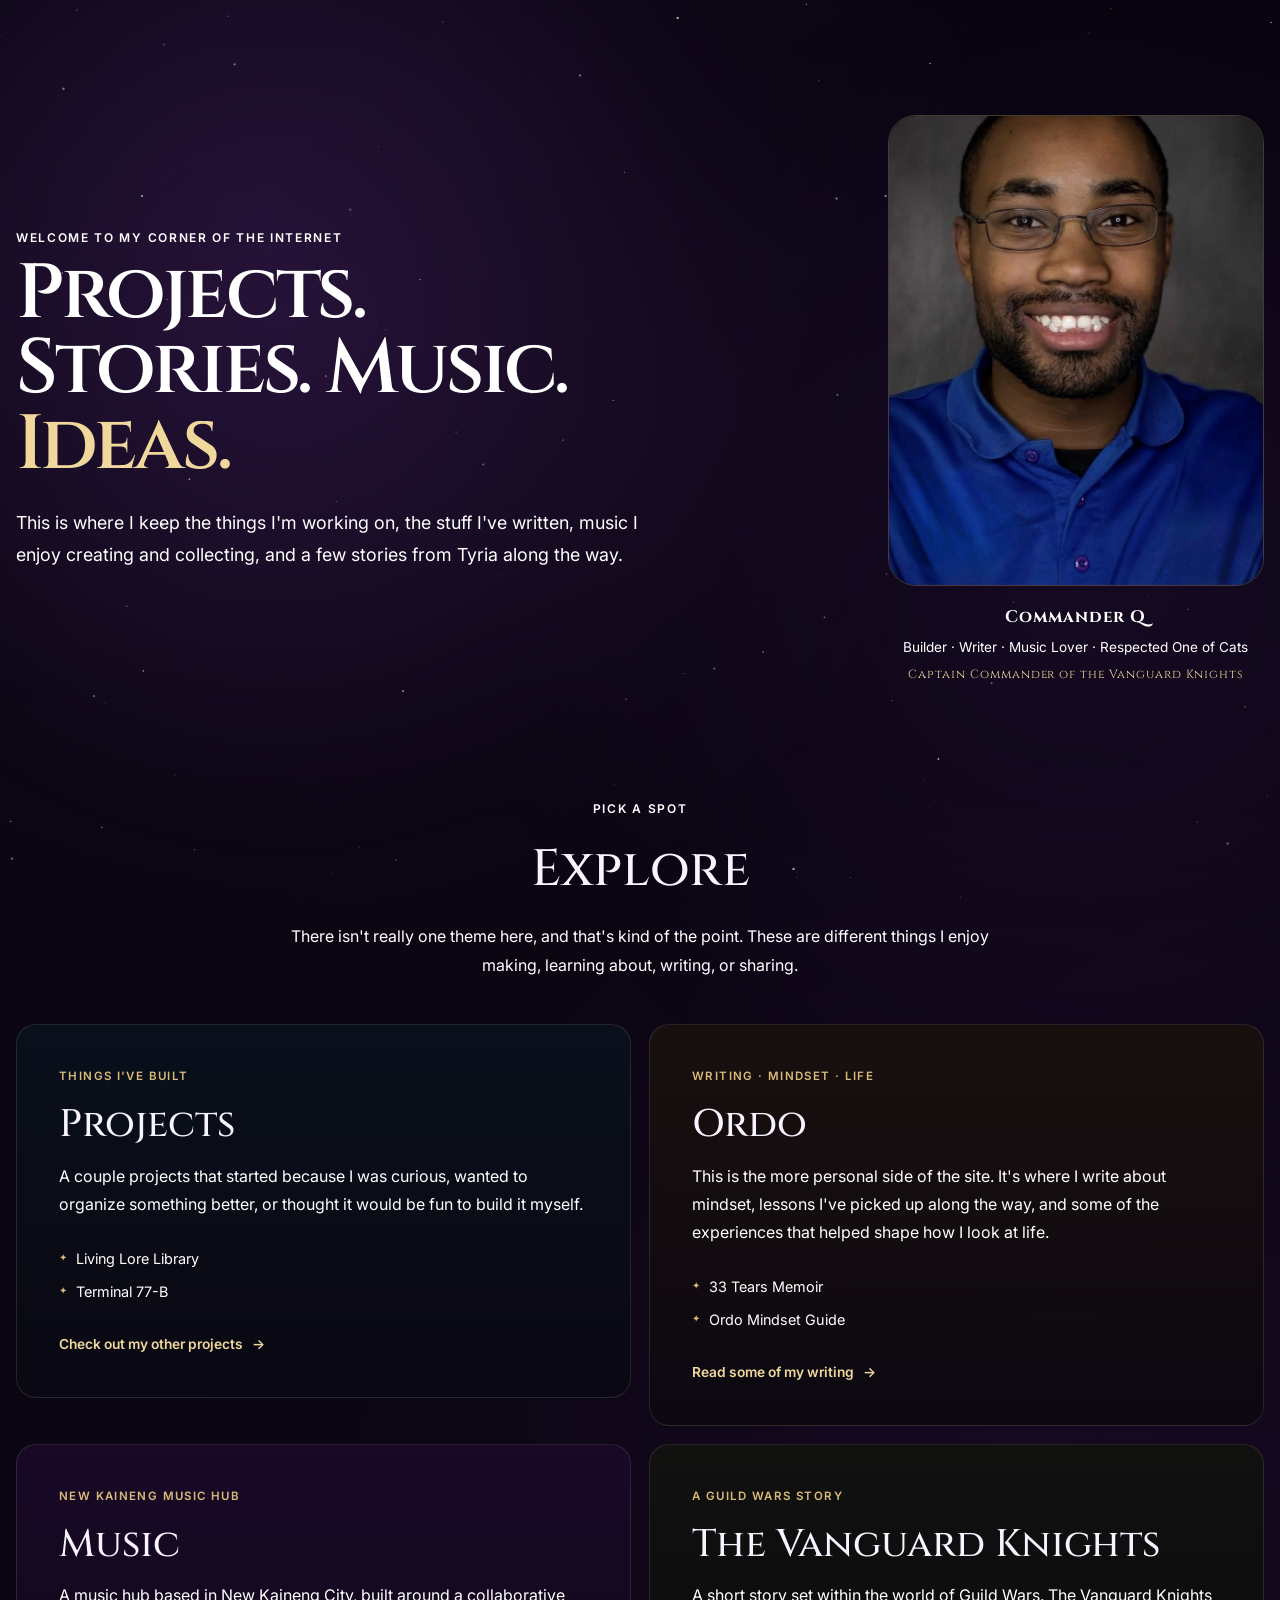
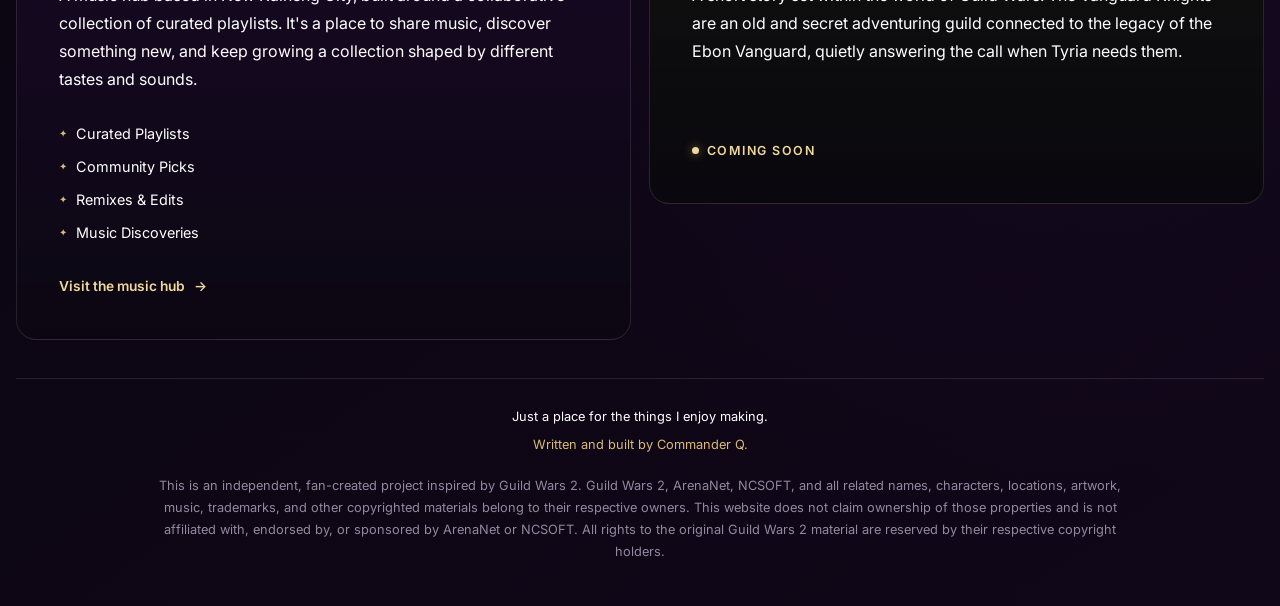
==== index.html @ 75c4e277 "Update index.html" ====
<!DOCTYPE html>
<html lang="en">
<head>
  <meta charset="UTF-8" />
  <meta name="viewport" content="width=device-width, initial-scale=1.0" />
  <meta name="theme-color" content="#090611" />

  <meta
    name="description"
    content="Commander Q's personal space for projects, Ordo Mindset, writing, music, remixes, and stories from Tyria."
  />

  <title>Commander Q | Projects, Stories, Music & Ideas</title>

  <link rel="preconnect" href="https://fonts.googleapis.com" />
  <link rel="preconnect" href="https://fonts.gstatic.com" crossorigin />

  <link
    href="https://fonts.googleapis.com/css2?family=Cinzel:wght@500;600;700&family=Inter:wght@400;500;600&display=swap"
    rel="stylesheet"
  />

  <link rel="stylesheet" href="style.css" />

  <style>

    /* TEXT */

    .hero-home,
    .hero-home p,
    .archive-intro p,
    .archive-card p,
    .archive-list,
    .portrait-caption span,
    .portrait-role,
    .footer-intro p,
    .site-credit {
      color: #ffffff;
    }


    /* HERO */

    .hero-home {
      display: grid;
      grid-template-columns: minmax(0, 1.35fr) minmax(260px, 0.65fr);
      gap: clamp(36px, 7vw, 90px);
      align-items: center;
      min-height: 720px;
      padding-block: clamp(70px, 9vw, 120px);
    }

    .hero-home .hero-copy {
      max-width: 850px;
      margin: 0;
      text-align: left;
    }

    .hero-home h1 {
      margin: 0 0 24px;
      font-size: clamp(3rem, 6vw, 6.2rem);
      font-weight: 600;
      line-height: 0.98;
      letter-spacing: -0.04em;
    }

    .hero-home h1 span {
      color: var(--gold-bright);
    }

    .hero-home .hero-text {
      max-width: 670px;
      margin: 0;
      color: #ffffff;
      font-size: clamp(1rem, 1.4vw, 1.15rem);
      line-height: 1.8;
    }


    /* HEADSHOT */

    .hero-portrait-wrap {
      width: min(100%, 390px);
      margin-inline: auto;
      text-align: center;
    }

    .hero-portrait {
      display: block;
      width: 100%;
      aspect-ratio: 4 / 5;
      object-fit: cover;
      object-position: center;
      border: 1px solid rgba(217, 187, 119, 0.28);
      border-radius: 28px;
      box-shadow: none;
      filter: saturate(0.92) contrast(1.03);
    }

    .portrait-caption {
      width: 100%;
      margin-top: 18px;
      text-align: center;
    }

    .portrait-caption strong {
      display: block;
      font-family: "Cinzel", serif;
      font-size: 1.05rem;
      letter-spacing: 0.06em;
    }

    .portrait-caption span {
      display: block;
      margin-top: 6px;
      color: #ffffff;
      font-size: 0.85rem;
      text-align: center;
    }

    .portrait-role {
      margin-top: 8px;
      color: var(--gold-bright);
      font-family: "Cinzel", serif;
      font-size: 0.74rem;
      letter-spacing: 0.08em;
      line-height: 1.5;
      text-align: center;
    }


    /* INTRO */

    .archive-intro {
      padding: 0 0 28px;
      text-align: center;
    }

    .archive-intro h2 {
      margin-bottom: 12px;
      font-size: clamp(2rem, 4vw, 3.7rem);
      font-weight: 500;
    }

    .archive-intro p:not(.eyebrow) {
      max-width: 720px;
      margin-inline: auto;
      color: #ffffff;
      line-height: 1.8;
    }


    /* CARDS */

    .archive-grid {
      grid-template-columns: repeat(2, minmax(0, 1fr));
      padding-bottom: 38px;
    }

    .archive-card {
      min-height: 360px;
      align-items: flex-start;
      text-align: left;
    }

    .archive-card h2 {
      max-width: none;
    }

    .archive-card p {
      max-width: 620px;
      color: #ffffff;
      line-height: 1.75;
    }

    .archive-list {
      display: grid;
      gap: 10px;
      width: 100%;
      margin: -5px 0 30px;
      padding: 0;
      list-style: none;
      color: #ffffff;
      font-size: 0.9rem;
    }

    .archive-list li {
      display: flex;
      gap: 9px;
      align-items: center;
    }

    .archive-list li::before {
      content: "✦";
      color: var(--gold);
      font-size: 0.65rem;
    }

    .projects-card {
      background:
        linear-gradient(
          rgba(8, 17, 28, 0.86),
          rgba(10, 8, 18, 0.9)
        ),
        var(--panel);
    }

    .ordo-card {
      background:
        linear-gradient(
          rgba(28, 18, 10, 0.76),
          rgba(12, 8, 17, 0.92)
        ),
        var(--panel);
    }

    .music-card {
      background:
        linear-gradient(
          rgba(27, 9, 42, 0.82),
          rgba(11, 7, 18, 0.94)
        ),
        var(--panel);
    }

    .vanguard-card {
      background:
        linear-gradient(
          rgba(18, 20, 13, 0.8),
          rgba(9, 8, 13, 0.95)
        ),
        var(--panel);
    }


    /* COMING SOON */

    .coming-soon {
      display: inline-flex;
      align-items: center;
      gap: 8px;
      margin-top: auto;
      color: var(--gold-bright);
      font-size: 0.78rem;
      font-weight: 600;
      letter-spacing: 0.12em;
      text-transform: uppercase;
    }

    .coming-soon::before {
      content: "";
      width: 7px;
      height: 7px;
      border-radius: 50%;
      background: var(--gold-bright);
      box-shadow: 0 0 10px rgba(217, 187, 119, 0.6);
    }


    /* FOOTER */

    .site-footer {
      margin-top: 0;
      padding-top: 28px;
    }

    .footer-intro {
      text-align: center;
    }

    .footer-intro p {
      color: #ffffff;
    }


    /* TABLET */

    @media (max-width: 960px) {
      .hero-home {
        grid-template-columns: 1fr;
        min-height: auto;
        padding-block: 72px;
      }

      .hero-home .hero-copy {
        margin-inline: auto;
        text-align: center;
      }

      .hero-home .hero-text {
        margin-inline: auto;
      }

      .hero-portrait-wrap {
        width: min(78vw, 350px);
      }

      .archive-grid {
        grid-template-columns: 1fr;
      }
    }


    /* MOBILE */

    @media (max-width: 680px) {
      .hero-home {
        padding-block: 60px;
      }

      .hero-home h1 {
        font-size: clamp(2.7rem, 13vw, 4.4rem);
      }

      .archive-card {
        min-height: 320px;
      }

      .archive-grid {
        padding-bottom: 24px;
      }

      .site-footer {
        padding-top: 20px;
      }
    }

  </style>
</head>

<body>

  <canvas id="starfield" aria-hidden="true"></canvas>
  <div class="ambient-glow" aria-hidden="true"></div>


  <!-- HERO -->

  <main>

    <section
      id="home"
      class="hero-home section-shell reveal"
    >

      <div class="hero-copy">

        <p class="eyebrow">
          Welcome to my corner of the internet
        </p>

        <h1>
          Projects.<br />
          Stories. Music.<br />
          <span>Ideas.</span>
        </h1>

        <p class="hero-text">
          This is where I keep the things I'm working on,
          the stuff I've written, music I enjoy creating
          and collecting, and a few stories from Tyria
          along the way.
        </p>

      </div>


      <div class="hero-portrait-wrap">

        <img
          class="hero-portrait"
          src="images/headshot.jpg"
          alt="Portrait of Commander Q"
        />

        <div class="portrait-caption">

          <strong>
            Commander Q
          </strong>

          <span>
            Builder · Writer · Music Lover · Respected One of Cats
          </span>

          <div class="portrait-role">
            Captain Commander of the Vanguard Knights
          </div>

        </div>

      </div>

    </section>


    <!-- EXPLORE -->

    <section
      id="archive"
      class="archive-intro section-shell reveal"
    >

      <p class="eyebrow">
        Pick a Spot
      </p>

      <h2>
        Explore
      </h2>

      <p>
        There isn't really one theme here, and that's kind of the point.
        These are different things I enjoy making, learning about,
        writing, or sharing.
      </p>

    </section>


    <!-- PROJECTS -->

    <section
      class="destination-section archive-grid section-shell reveal"
      aria-label="Explore the Commander Q website"
    >

      <a
        id="projects"
        class="destination-card archive-card projects-card"
        href="/projects/index.html"
      >

        <span class="destination-label">
          Things I've Built
        </span>

        <h2>
          Projects
        </h2>

        <p>
          A couple projects that started because I was curious,
          wanted to organize something better, or thought it would
          be fun to build it myself.
        </p>

        <ul
          class="archive-list"
          aria-label="Projects"
        >
          <li>
            Living Lore Library
          </li>

          <li>
            Terminal 77-B
          </li>
        </ul>

        <span class="destination-link">
          Check out my other projects
          <span aria-hidden="true">→</span>
        </span>

      </a>


      <!-- ORDO -->

      <a
        id="ordo"
        class="destination-card archive-card ordo-card"
        href="ordo/index.html"
      >

        <span class="destination-label">
          Writing · Mindset · Life
        </span>

        <h2>
          Ordo
        </h2>

        <p>
          This is the more personal side of the site.
          It's where I write about mindset, lessons I've picked
          up along the way, and some of the experiences that
          helped shape how I look at life.
        </p>

        <ul
          class="archive-list"
          aria-label="Ordo writing"
        >
          <li>
            33 Tears Memoir
          </li>

          <li>
            Ordo Mindset Guide
          </li>
        </ul>

        <span class="destination-link">
          Read some of my writing
          <span aria-hidden="true">→</span>
        </span>

      </a>


      <!-- MUSIC -->

      <a
        id="music"
        class="destination-card archive-card music-card"
        href="https://youtube.com/@commandrq"
        target="_blank"
        rel="noopener noreferrer"
      >

        <span class="destination-label">
          New Kaineng Music Hub
        </span>

        <h2>
          Music
        </h2>

        <p>
          A music hub based in New Kaineng City, built around a
          collaborative collection of curated playlists. It's a place
          to share music, discover something new, and keep growing a
          collection shaped by different tastes and sounds.
        </p>

        <ul
          class="archive-list"
          aria-label="Music"
        >
          <li>
            Curated Playlists
          </li>

          <li>
            Community Picks
          </li>

          <li>
            Remixes & Edits
          </li>

          <li>
            Music Discoveries
          </li>
        </ul>

        <span class="destination-link">
          Visit the music hub
          <span aria-hidden="true">→</span>
        </span>

      </a>


      <!-- VANGUARD KNIGHTS -->

      <div
        id="vanguard"
        class="destination-card archive-card vanguard-card"
      >

        <span class="destination-label">
          A Guild Wars Story
        </span>

        <h2>
          The Vanguard Knights
        </h2>

        <p>
          A short story set within the world of Guild Wars.
          The Vanguard Knights are an old and secret adventuring
          guild connected to the legacy of the Ebon Vanguard,
          quietly answering the call when Tyria needs them.
        </p>

        <span class="coming-soon">
          Coming Soon
        </span>

      </div>

    </section>

  </main>


  <!-- FOOTER -->

  <footer class="site-footer section-shell">

    <div class="footer-intro">

      <p>
        Just a place for the things I enjoy making.
      </p>

      <p class="site-credit">
        Written and built by Commander Q.
      </p>

    </div>

    <p class="fan-disclaimer">
      This is an independent, fan-created project inspired by Guild Wars 2.
      Guild Wars 2, ArenaNet, NCSOFT, and all related names, characters,
      locations, artwork, music, trademarks, and other copyrighted materials
      belong to their respective owners. This website does not claim ownership
      of those properties and is not affiliated with, endorsed by, or sponsored
      by ArenaNet or NCSOFT. All rights to the original Guild Wars 2 material
      are reserved by their respective copyright holders.
    </p>

  </footer>


  <!-- SCRIPT -->

  <script src="script.js"></script>

</body>
</html>
---- style.css ----
:root {
  --background: #07040d;
  --background-soft: #100718;
  --panel: rgba(18, 10, 28, 0.78);
  --panel-hover: rgba(24, 13, 38, 0.9);

  --text: #f7f3ff;
  --text-soft: #c7bfd1;
  --text-muted: #93889f;

  --purple: #9e68d8;
  --purple-bright: #c79cff;
  --purple-soft: rgba(158, 104, 216, 0.14);

  --gold: #d9bb77;
  --gold-bright: #f0d89d;

  --border: rgba(255, 255, 255, 0.11);
  --border-purple: rgba(199, 156, 255, 0.32);

  --radius: 20px;
  --content-width: 1440px;
  --header-height: 76px;
  --transition: 220ms ease;
}

*,
*::before,
*::after {
  box-sizing: border-box;
}

html {
  scroll-behavior: smooth;
  scroll-padding-top: calc(var(--header-height) + 24px);
}

body {
  min-height: 100vh;
  margin: 0;
  overflow-x: hidden;
  color: var(--text);

  background:
    radial-gradient(
      circle at 20% 10%,
      rgba(92, 42, 137, 0.18),
      transparent 34%
    ),
    radial-gradient(
      circle at 80% 65%,
      rgba(71, 25, 112, 0.14),
      transparent 38%
    ),
    linear-gradient(
      145deg,
      var(--background),
      var(--background-soft)
    );

  font-family: "Inter", sans-serif;
  line-height: 1.6;
  animation: backgroundPulse 14s ease-in-out infinite;
}

a {
  color: inherit;
  text-decoration: none;
}

img,
svg,
canvas {
  display: block;
  max-width: 100%;
}

h1,
h2,
h3,
p {
  margin-top: 0;
}

h1,
h2,
h3,
.brand-text strong {
  font-family: "Cinzel", serif;
}

::selection {
  color: #120819;
  background: var(--gold-bright);
}

#starfield {
  position: fixed;
  inset: 0;
  z-index: -3;
  width: 100%;
  height: 100%;
  pointer-events: none;
}

.ambient-glow {
  position: fixed;
  inset: -20%;
  z-index: -2;
  pointer-events: none;

  background:
    radial-gradient(
      circle at 30% 40%,
      rgba(129, 67, 181, 0.16),
      transparent 34%
    ),
    radial-gradient(
      circle at 75% 60%,
      rgba(89, 38, 139, 0.14),
      transparent 38%
    );

  filter: blur(50px);
  animation: ambientDrift 18s ease-in-out infinite alternate;
}

.section-shell {
  width: min(calc(100% - 32px), var(--content-width));
  margin-inline: auto;
}

main {
  position: relative;
  z-index: 1;
}

.eyebrow {
  margin-bottom: 10px;
  color: var(--gold);
  font-size: 0.75rem;
  font-weight: 600;
  letter-spacing: 0.14em;
  text-transform: uppercase;
}

.button {
  display: inline-flex;
  align-items: center;
  justify-content: center;
  min-height: 48px;
  padding: 12px 20px;
  border: 1px solid transparent;
  border-radius: 999px;
  font-size: 0.9rem;
  font-weight: 600;

  transition:
    transform var(--transition),
    border-color var(--transition),
    background var(--transition),
    box-shadow var(--transition);
}

.button:hover {
  transform: translateY(-2px);
}

.button:focus-visible,
.site-nav a:focus-visible,
.destination-card:focus-visible,
.tiktok-card:focus-visible {
  outline: 2px solid var(--gold-bright);
  outline-offset: 4px;
}

.site-header {
  position: sticky;
  top: 0;
  z-index: 50;
  display: flex;
  align-items: center;
  justify-content: space-between;
  gap: 28px;
  min-height: var(--header-height);

  padding-inline: max(
    16px,
    calc((100vw - var(--content-width)) / 2)
  );

  border-bottom: 1px solid var(--border);
  background: rgba(7, 4, 13, 0.82);
  backdrop-filter: blur(16px);
}

.brand {
  display: inline-flex;
  align-items: center;
  gap: 12px;
  flex-shrink: 0;
}

.brand-mark {
  display: grid;
  place-items: center;
  width: 40px;
  height: 40px;
  border: 1px solid rgba(217, 187, 119, 0.28);
  border-radius: 50%;
  color: var(--gold-bright);
  font-size: 1rem;
  background: rgba(217, 187, 119, 0.05);
}

.brand-text {
  display: flex;
  flex-direction: column;
  line-height: 1.1;
}

.brand-text strong {
  font-size: 0.95rem;
  letter-spacing: 0.08em;
  text-transform: uppercase;
}

.brand-text small {
  margin-top: 4px;
  color: var(--gold);
  font-size: 0.55rem;
  letter-spacing: 0.1em;
  text-transform: uppercase;
}

.site-nav {
  display: flex;
  align-items: center;
  justify-content: flex-end;
  gap: 24px;
}

.site-nav a {
  position: relative;
  padding-block: 8px;
  color: var(--text-soft);
  font-size: 0.84rem;
  font-weight: 500;
  white-space: nowrap;
  transition: color var(--transition);
}

.site-nav a:hover {
  color: var(--text);
}

.site-nav a:not(.mist-link)::after {
  content: "";
  position: absolute;
  left: 0;
  bottom: 2px;
  width: 100%;
  height: 1px;
  background: var(--gold);
  transform: scaleX(0);
  transform-origin: right;
  transition: transform var(--transition);
}

.site-nav a:not(.mist-link):hover::after {
  transform: scaleX(1);
  transform-origin: left;
}

.site-nav .mist-link {
  padding: 9px 15px;
  border: 1px solid var(--border-purple);
  border-radius: 999px;
  color: var(--purple-bright);
  background: rgba(158, 104, 216, 0.06);
}

.site-nav .mist-link:hover {
  border-color: var(--purple-bright);
  color: white;
  box-shadow: 0 0 22px rgba(158, 104, 216, 0.14);
}

.hero {
  display: flex;
  align-items: center;
  min-height: min(720px, calc(100vh - var(--header-height)));
  padding-block: clamp(90px, 13vw, 170px);
}

.hero-copy {
  width: 100%;
  max-width: 980px;
  margin-inline: auto;
  text-align: center;
}

.hero h1 {
  margin: 0 auto 24px;
  font-size: clamp(3rem, 6.7vw, 6.7rem);
  font-weight: 600;
  line-height: 1;
  letter-spacing: -0.04em;
}

.hero h1 span {
  color: var(--gold-bright);
}

.hero-text {
  max-width: 700px;
  margin: 0 auto;
  color: var(--text-soft);
  font-size: clamp(1rem, 1.4vw, 1.16rem);
}

.destination-section {
  display: grid;
  grid-template-columns: repeat(2, minmax(0, 1fr));
  align-items: start;
  gap: 18px;
  padding-bottom: 80px;
}

.destination-group {
  display: grid;
  gap: 14px;
}

.destination-card {
  display: flex;
  flex-direction: column;
  align-items: center;
  min-height: 320px;
  padding: clamp(26px, 4vw, 42px);
  border: 1px solid var(--border);
  border-radius: var(--radius);
  text-align: center;
  background: var(--panel);

  transition:
    transform var(--transition),
    border-color var(--transition),
    background var(--transition);
}

.destination-card:hover {
  transform: translateY(-4px);
  border-color: var(--border-purple);
  background: var(--panel-hover);
}

.destination-label {
  margin-bottom: 18px;
  color: var(--gold);
  font-size: 0.72rem;
  font-weight: 600;
  letter-spacing: 0.12em;
  text-transform: uppercase;
}

.destination-card h2 {
  max-width: 520px;
  margin-bottom: 14px;
  font-size: clamp(1.8rem, 3vw, 3rem);
  font-weight: 500;
  line-height: 1.15;
}

.destination-card p {
  max-width: 580px;
  margin-bottom: 34px;
  color: var(--text-soft);
}

.destination-link {
  display: inline-flex;
  align-items: center;
  gap: 9px;
  margin-top: auto;
  color: var(--gold-bright);
  font-size: 0.86rem;
  font-weight: 600;
}

.destination-link span {
  transition: transform var(--transition);
}

.destination-card:hover .destination-link span {
  transform: translateX(4px);
}

.tiktok-card {
  display: flex;
  flex-direction: column;
  align-items: center;
  padding: 24px;
  border: 1px solid var(--border-purple);
  border-radius: var(--radius);
  text-align: center;

  background:
    linear-gradient(
      135deg,
      rgba(35, 15, 52, 0.82),
      rgba(15, 8, 24, 0.9)
    );

  transition:
    transform var(--transition),
    border-color var(--transition),
    background var(--transition),
    box-shadow var(--transition);
}

.tiktok-card:hover {
  transform: translateY(-3px);
  border-color: var(--purple-bright);

  background:
    linear-gradient(
      135deg,
      rgba(45, 20, 66, 0.88),
      rgba(18, 9, 29, 0.94)
    );

  box-shadow: 0 16px 34px rgba(0, 0, 0, 0.22);
}

.tiktok-label {
  margin-bottom: 8px;
  color: var(--gold);
  font-size: 0.7rem;
  font-weight: 600;
  letter-spacing: 0.12em;
  text-transform: uppercase;
}

.tiktok-card strong {
  margin-bottom: 14px;
  color: var(--text);
  font-family: "Cinzel", serif;
  font-size: clamp(1.1rem, 2vw, 1.4rem);
  font-weight: 500;
}

.tiktok-link {
  display: inline-flex;
  align-items: center;
  gap: 8px;
  color: var(--purple-bright);
  font-size: 0.85rem;
  font-weight: 600;
}

.tiktok-link span {
  transition: transform var(--transition);
}

.tiktok-card:hover .tiktok-link span {
  transform: translateX(4px);
}

.mists {
  display: flex;
  align-items: center;
  justify-content: center;
  gap: 34px;
  margin-bottom: 80px;
  padding: clamp(30px, 5vw, 52px);
  border: 1px solid var(--border-purple);
  border-radius: var(--radius);
  text-align: center;

  background:
    linear-gradient(
      135deg,
      rgba(35, 15, 52, 0.84),
      rgba(10, 6, 16, 0.92)
    );
}

.mists-copy {
  max-width: 720px;
}

.mists h2 {
  margin-bottom: 12px;
  font-size: clamp(2rem, 3vw, 3rem);
  font-weight: 500;
}

.mists p:not(.eyebrow) {
  margin-bottom: 0;
  color: var(--text-soft);
}

.button-mist {
  flex-shrink: 0;
  border-color: var(--border-purple);
  color: var(--text);
  background: rgba(158, 104, 216, 0.1);
  box-shadow: 0 0 24px rgba(158, 104, 216, 0.08);
}

.button-mist:hover {
  border-color: var(--purple-bright);
  background: rgba(158, 104, 216, 0.17);
  box-shadow: 0 0 28px rgba(158, 104, 216, 0.16);
}

.site-footer {
  display: flex;
  flex-direction: column;
  align-items: center;
  gap: 20px;
  padding-block: 36px 44px;
  border-top: 1px solid var(--border);
  text-align: center;
}

.footer-intro strong {
  display: block;
  margin-bottom: 6px;
  font-family: "Cinzel", serif;
  font-size: 1rem;
  letter-spacing: 0.06em;
}

.site-footer p {
  margin-bottom: 0;
  color: var(--text-muted);
  font-size: 0.8rem;
}

.site-credit {
  margin-top: 8px;
  color: var(--gold) !important;
}

.fan-disclaimer {
  max-width: 980px;
  line-height: 1.7;
}

.reveal {
  opacity: 0;
  transform: translateY(18px);

  transition:
    opacity 700ms ease,
    transform 700ms ease;
}

.reveal.is-visible {
  opacity: 1;
  transform: translateY(0);
}

@keyframes backgroundPulse {
  0%,
  100% {
    background-color: #07040d;
  }

  50% {
    background-color: #100619;
  }
}

@keyframes ambientDrift {
  from {
    transform: translate3d(-2%, -2%, 0) scale(1);
  }

  to {
    transform: translate3d(2%, 2%, 0) scale(1.05);
  }
}

@media (max-width: 960px) {
  .site-header {
    flex-direction: column;
    justify-content: center;
    gap: 10px;
    padding-block: 12px;
  }

  .site-nav {
    justify-content: center;
    gap: 17px;
  }

  .destination-section {
    grid-template-columns: 1fr;
  }

  .mists {
    flex-direction: column;
  }
}

@media (max-width: 680px) {
  :root {
    --header-height: 124px;
  }

  .site-header {
    position: relative;
  }

  .brand-mark {
    width: 36px;
    height: 36px;
  }

  .brand-text strong {
    font-size: 0.82rem;
  }

  .brand-text small {
    font-size: 0.48rem;
  }

  .site-nav {
    flex-wrap: wrap;
    gap: 5px 16px;
    max-width: 420px;
  }

  .site-nav a {
    font-size: 0.8rem;
  }

  .site-nav .mist-link {
    padding: 7px 12px;
  }

  .hero {
    min-height: auto;
    padding-block: 88px;
  }

  .hero h1 {
    font-size: clamp(2.6rem, 12vw, 4.3rem);
  }

  .destination-card {
    min-height: 285px;
  }
}

@media (max-width: 520px) {
  .section-shell {
    width: calc(100% - 22px);
  }

  .hero {
    padding-block: 76px;
  }

  .destination-section {
    padding-bottom: 56px;
  }

  .destination-card {
    min-height: 270px;
    padding: 24px;
  }

  .tiktok-card {
    padding: 22px 18px;
  }

  .mists {
    margin-bottom: 56px;
    padding: 28px 22px;
  }

  .button-mist {
    width: 100%;
  }
}

@media (prefers-reduced-motion: reduce) {
  *,
  *::before,
  *::after {
    scroll-behavior: auto !important;
    animation-duration: 0.01ms !important;
    animation-iteration-count: 1 !important;
    transition-duration: 0.01ms !important;
  }

  .reveal {
    opacity: 1;
    transform: none;
  }
}
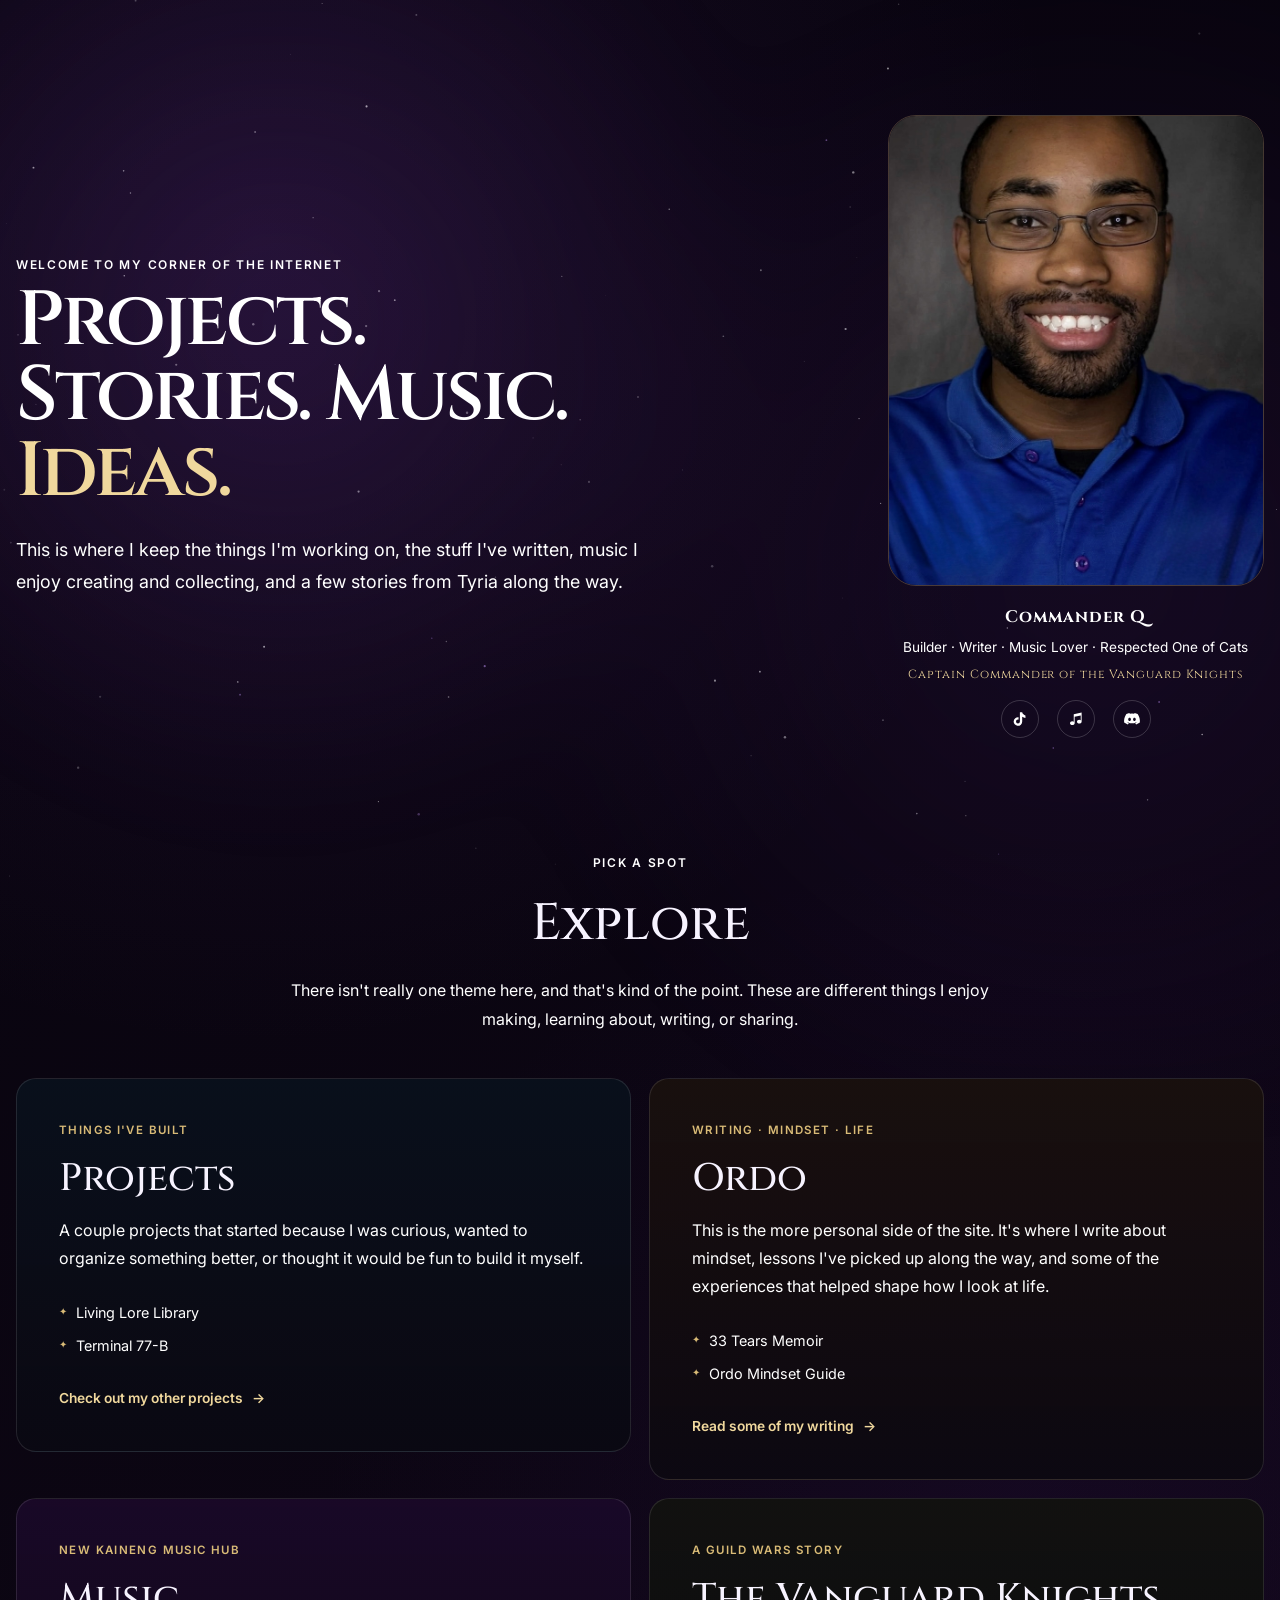
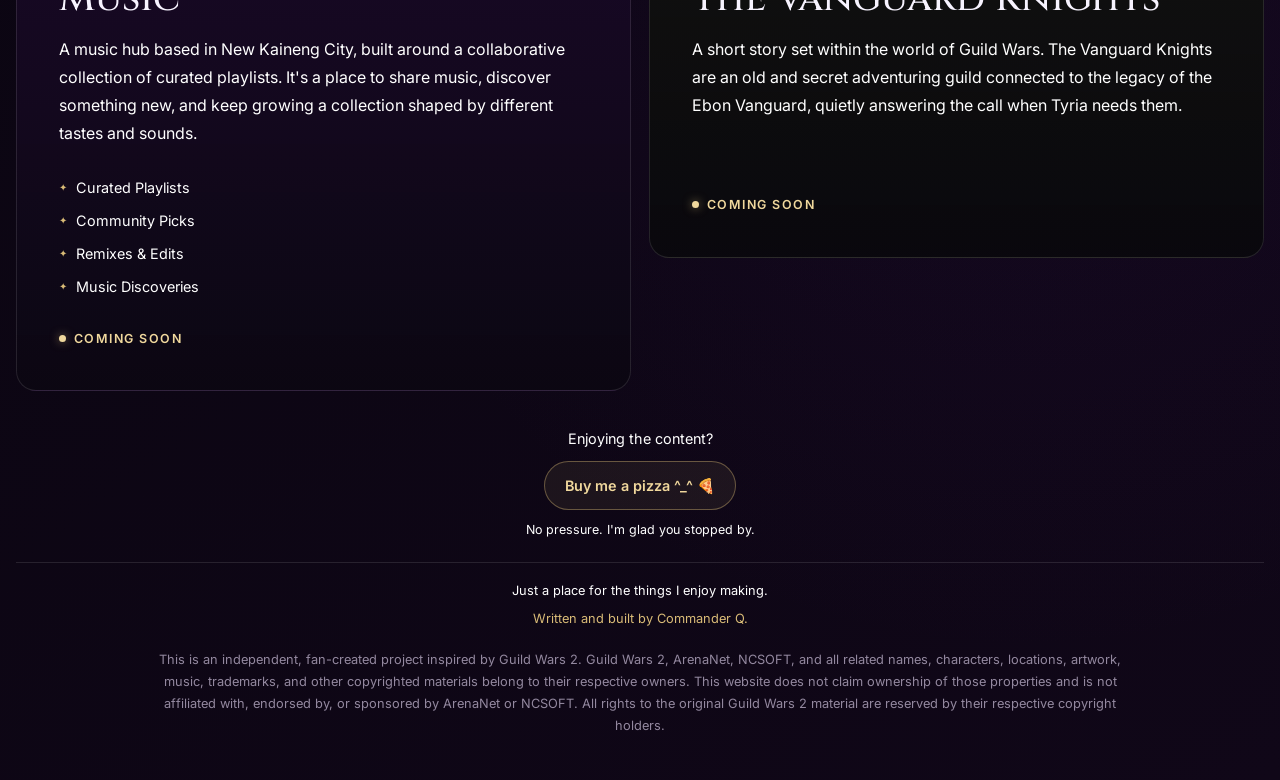
==== commit 3a5da763: "Update index.html" ====
--- a/index.html
+++ b/index.html
@@ -34,7 +34,9 @@
     .portrait-caption span,
     .portrait-role,
     .footer-intro p,
-    .site-credit {
+    .site-credit,
+    .support-kicker,
+    .support-note {
       color: #ffffff;
     }
 
@@ -129,6 +131,47 @@
     }
 
 
+    /* SOCIAL GLYPHS */
+
+    .profile-socials {
+      display: flex;
+      justify-content: center;
+      align-items: center;
+      gap: 18px;
+      margin-top: 16px;
+    }
+
+    .profile-socials a {
+      display: inline-flex;
+      align-items: center;
+      justify-content: center;
+      width: 38px;
+      height: 38px;
+      color: #ffffff;
+      border: 1px solid rgba(255, 255, 255, 0.18);
+      border-radius: 50%;
+      text-decoration: none;
+      transition:
+        color 0.25s ease,
+        border-color 0.25s ease,
+        background 0.25s ease,
+        transform 0.25s ease;
+    }
+
+    .profile-socials a:hover {
+      color: var(--gold-bright);
+      border-color: rgba(217, 187, 119, 0.55);
+      background: rgba(217, 187, 119, 0.08);
+      transform: translateY(-2px);
+    }
+
+    .profile-socials svg {
+      width: 18px;
+      height: 18px;
+      fill: currentColor;
+    }
+
+
     /* INTRO */
 
     .archive-intro {
@@ -154,7 +197,7 @@
 
     .archive-grid {
       grid-template-columns: repeat(2, minmax(0, 1fr));
-      padding-bottom: 38px;
+      padding-bottom: 22px;
     }
 
     .archive-card {
@@ -257,11 +300,58 @@
     }
 
 
+    /* SUPPORT */
+
+    .support-section {
+      grid-column: 1 / -1;
+      width: 100%;
+      margin-top: 10px;
+      padding-top: 8px;
+      text-align: center;
+    }
+
+    .support-kicker {
+      margin: 0 0 10px;
+      color: #ffffff;
+      font-size: 0.9rem;
+    }
+
+    .support-button {
+      display: inline-flex;
+      align-items: center;
+      justify-content: center;
+      padding: 12px 20px;
+      color: var(--gold-bright);
+      border: 1px solid rgba(217, 187, 119, 0.4);
+      border-radius: 999px;
+      background: rgba(217, 187, 119, 0.08);
+      font-size: 0.9rem;
+      font-weight: 600;
+      text-decoration: none;
+      transition:
+        background 0.25s ease,
+        border-color 0.25s ease,
+        transform 0.25s ease;
+    }
+
+    .support-button:hover {
+      background: rgba(217, 187, 119, 0.14);
+      border-color: var(--gold-bright);
+      transform: translateY(-2px);
+    }
+
+    .support-note {
+      margin: 10px 0 0;
+      color: #ffffff;
+      font-size: 0.78rem;
+    }
+
+
     /* FOOTER */
 
     .site-footer {
       margin-top: 0;
-      padding-top: 28px;
+      padding-top: 18px;
     }
 
     .footer-intro {
@@ -276,6 +366,7 @@
     /* TABLET */
 
     @media (max-width: 960px) {
+
       .hero-home {
         grid-template-columns: 1fr;
         min-height: auto;
@@ -298,12 +389,14 @@
       .archive-grid {
         grid-template-columns: 1fr;
       }
+
     }
 
 
     /* MOBILE */
 
     @media (max-width: 680px) {
+
       .hero-home {
         padding-block: 60px;
       }
@@ -317,12 +410,17 @@
       }
 
       .archive-grid {
-        padding-bottom: 24px;
+        padding-bottom: 16px;
+      }
+
+      .support-section {
+        margin-top: 4px;
       }
 
       .site-footer {
-        padding-top: 20px;
-      }
+        padding-top: 14px;
+      }
+
     }
 
   </style>
@@ -334,9 +432,10 @@
   <div class="ambient-glow" aria-hidden="true"></div>
 
 
-  <!-- HERO -->
-
   <main>
+
+
+    <!-- HERO -->
 
     <section
       id="home"
@@ -387,6 +486,43 @@
             Captain Commander of the Vanguard Knights
           </div>
 
+
+          <!-- SOCIAL GLYPHS -->
+
+          <div class="profile-socials">
+
+            <a
+              href="#"
+              aria-label="TikTok"
+              title="TikTok"
+            >
+              <svg viewBox="0 0 24 24" aria-hidden="true">
+                <path d="M16.6 5.82A4.28 4.28 0 0 1 14.95 3h-3.08v12.4a2.59 2.59 0 1 1-2.59-2.59c.27 0 .53.04.78.12V9.79a5.7 5.7 0 1 0 4.89 5.64V9.14a7.35 7.35 0 0 0 4.3 1.38V7.44a4.3 4.3 0 0 1-2.65-1.62z"/>
+              </svg>
+            </a>
+
+            <a
+              href="#"
+              aria-label="Apple Music"
+              title="Apple Music"
+            >
+              <svg viewBox="0 0 24 24" aria-hidden="true">
+                <path d="M19.5 3.4 9 5.55v10.02a3.45 3.45 0 0 0-1.9-.54c-1.72 0-3.1 1.12-3.1 2.5S5.38 20 7.1 20s3.1-1.12 3.1-2.5V9.05l8.1-1.65v6.17a3.45 3.45 0 0 0-1.9-.54c-1.72 0-3.1 1.12-3.1 2.5S14.68 18 16.4 18s3.1-1.12 3.1-2.5V3.4z"/>
+              </svg>
+            </a>
+
+            <a
+              href="#"
+              aria-label="Discord"
+              title="Discord"
+            >
+              <svg viewBox="0 0 24 24" aria-hidden="true">
+                <path d="M19.54 5.34A16.3 16.3 0 0 0 15.44 4l-.5 1.03a15.1 15.1 0 0 0-5.87 0L8.56 4a16.5 16.5 0 0 0-4.1 1.35C1.87 9.2 1.17 12.95 1.52 16.65a16.7 16.7 0 0 0 5.03 2.55l1.23-1.68a10.6 10.6 0 0 1-1.94-.93l.48-.37a11.65 11.65 0 0 0 11.36 0l.48.37a10.6 10.6 0 0 1-1.94.93l1.23 1.68a16.7 16.7 0 0 0 5.03-2.55c.41-4.29-.7-8-2.94-11.31zM8.76 14.55c-1 0-1.82-.92-1.82-2.05 0-1.14.8-2.06 1.82-2.06s1.84.93 1.82 2.06c0 1.13-.8 2.05-1.82 2.05zm6.48 0c-1 0-1.82-.92-1.82-2.05 0-1.14.8-2.06 1.82-2.06s1.84.93 1.82 2.06c0 1.13-.8 2.05-1.82 2.05z"/>
+              </svg>
+            </a>
+
+          </div>
+
         </div>
 
       </div>
@@ -418,12 +554,15 @@
     </section>
 
 
-    <!-- PROJECTS -->
+    <!-- CARDS -->
 
     <section
       class="destination-section archive-grid section-shell reveal"
       aria-label="Explore the Commander Q website"
     >
+
+
+      <!-- PROJECTS -->
 
       <a
         id="projects"
@@ -471,7 +610,7 @@
       <a
         id="ordo"
         class="destination-card archive-card ordo-card"
-        href="ordo/index.html"
+        href="/ordo/index.html"
       >
 
         <span class="destination-label">
@@ -512,12 +651,9 @@
 
       <!-- MUSIC -->
 
-      <a
+      <div
         id="music"
         class="destination-card archive-card music-card"
-        href="https://youtube.com/@commandrq"
-        target="_blank"
-        rel="noopener noreferrer"
       >
 
         <span class="destination-label">
@@ -548,7 +684,7 @@
           </li>
 
           <li>
-            Remixes & Edits
+            Remixes &amp; Edits
           </li>
 
           <li>
@@ -556,12 +692,11 @@
           </li>
         </ul>
 
-        <span class="destination-link">
-          Visit the music hub
-          <span aria-hidden="true">→</span>
+        <span class="coming-soon">
+          Coming Soon
         </span>
 
-      </a>
+      </div>
 
 
       <!-- VANGUARD KNIGHTS -->
@@ -589,6 +724,30 @@
         <span class="coming-soon">
           Coming Soon
         </span>
+
+      </div>
+
+
+      <!-- SUPPORT -->
+
+      <div class="support-section">
+
+        <p class="support-kicker">
+          Enjoying the content?
+        </p>
+
+        <a
+          class="support-button"
+          href="https://square.link/u/E37Gsz7R?src=sheet"
+          target="_blank"
+          rel="noopener noreferrer"
+        >
+          Buy me a pizza ^_^ 🍕
+        </a>
+
+        <p class="support-note">
+          No pressure. I'm glad you stopped by.
+        </p>
 
       </div>
 
@@ -626,8 +785,6 @@
   </footer>
 
 
-  <!-- SCRIPT -->
-
   <script src="script.js"></script>
 
 </body>
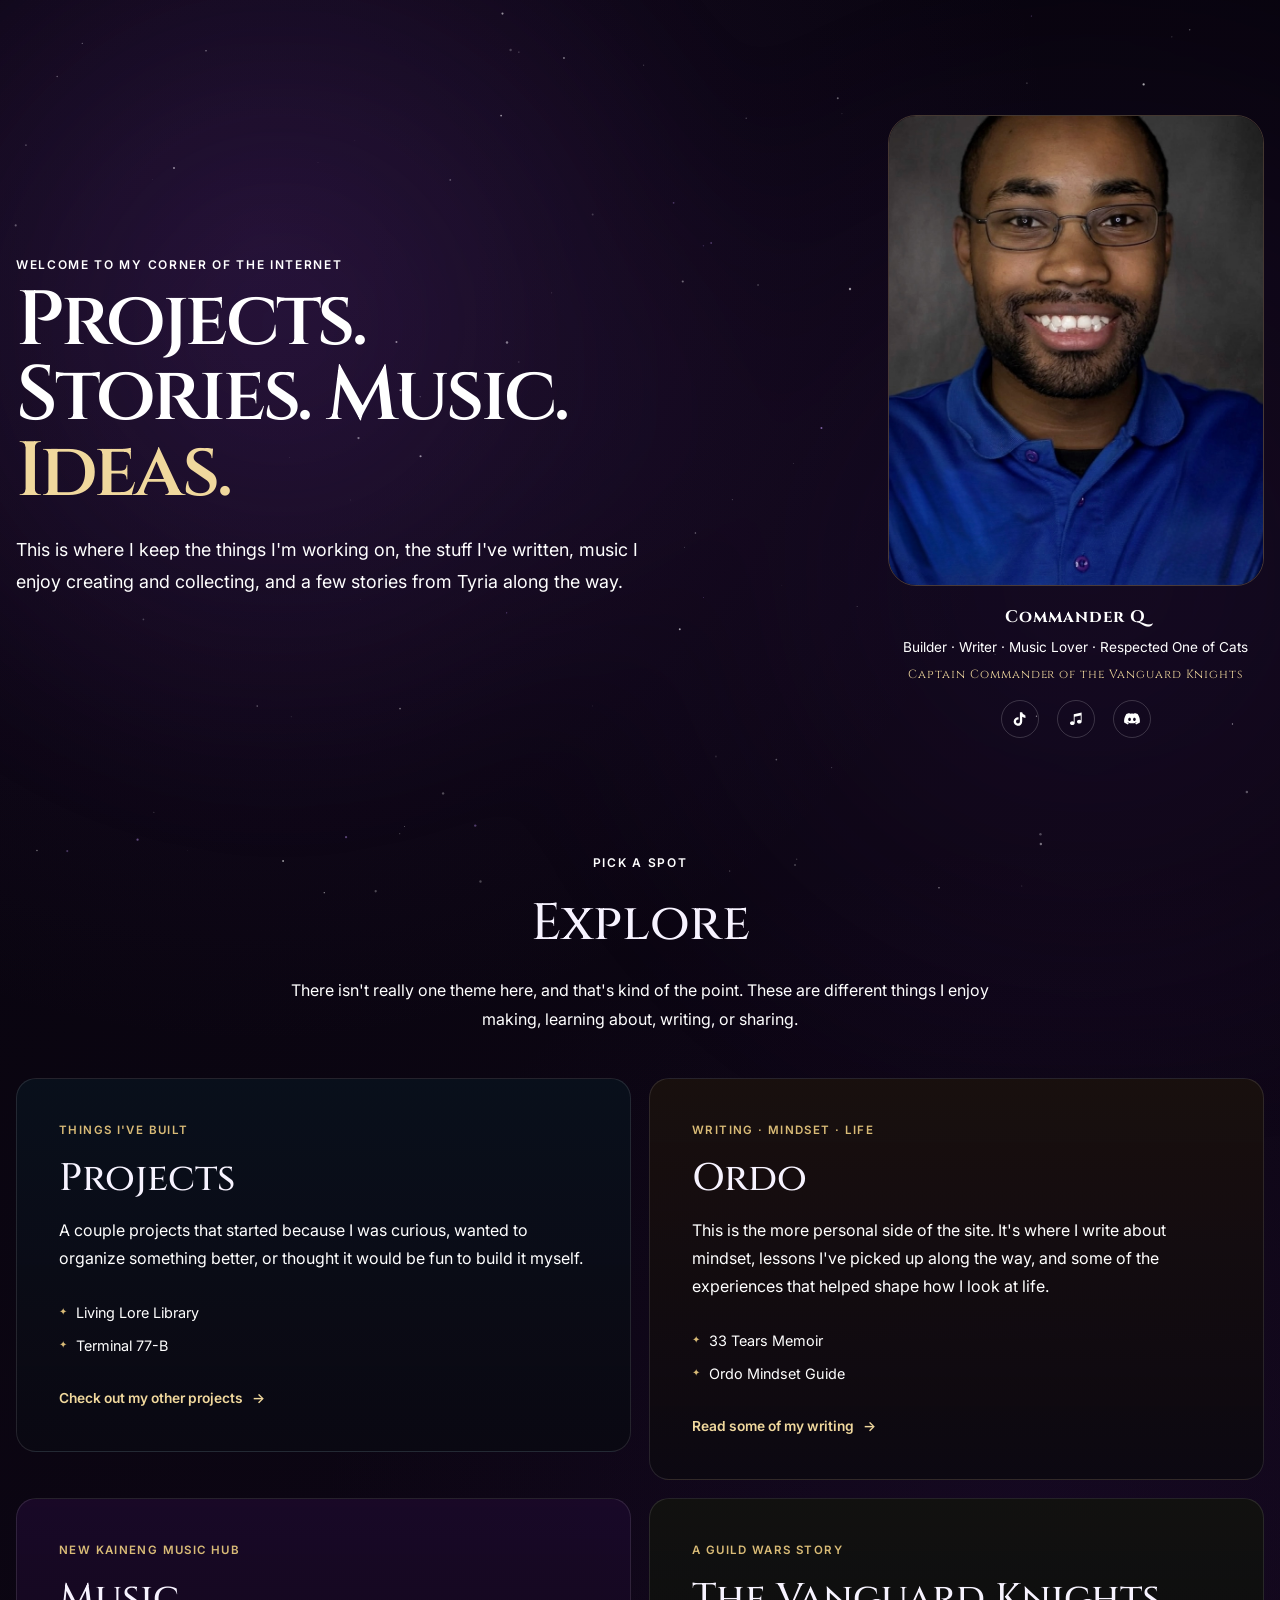
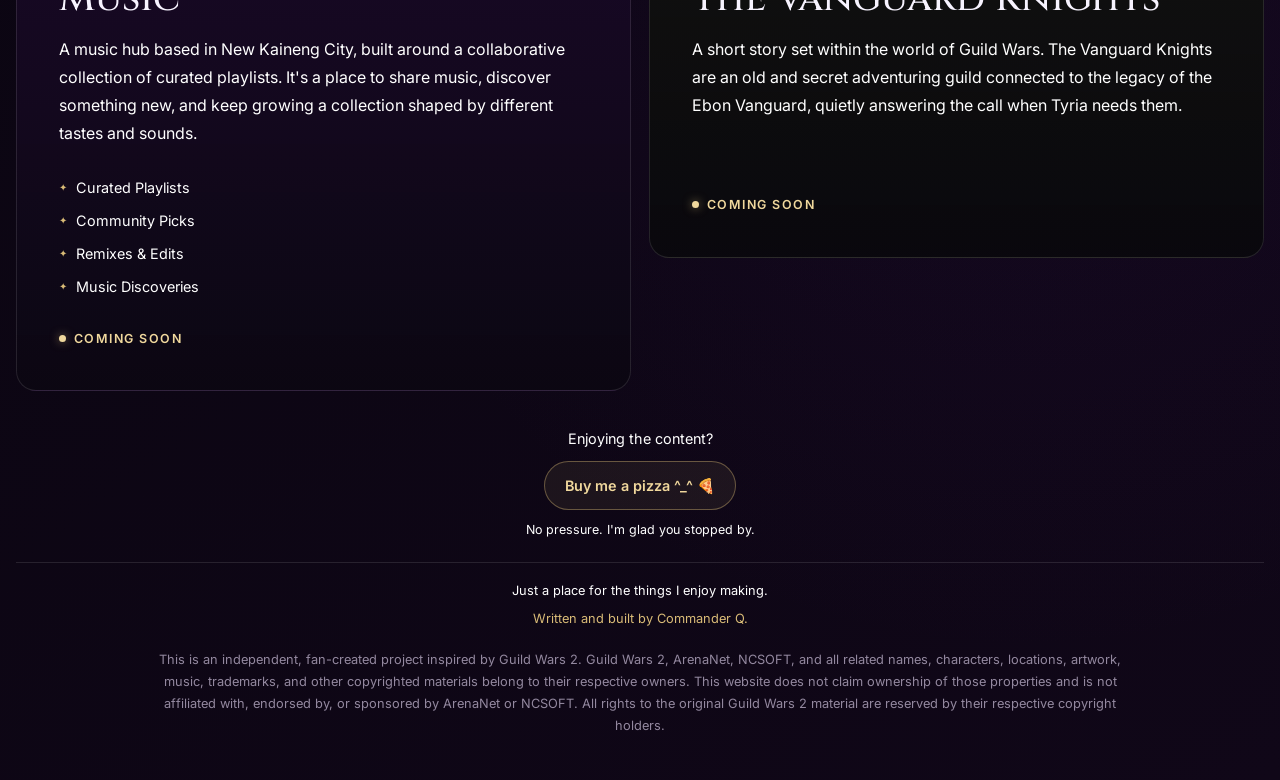
==== commit f61d6914: "Update index.html" ====
--- a/index.html
+++ b/index.html
@@ -567,7 +567,7 @@
       <a
         id="projects"
         class="destination-card archive-card projects-card"
-        href="/projects/index.html"
+        href="projects/index.html"
       >
 
         <span class="destination-label">
@@ -610,7 +610,7 @@
       <a
         id="ordo"
         class="destination-card archive-card ordo-card"
-        href="/ordo/index.html"
+        href="ordo/index.html"
       >
 
         <span class="destination-label">
@@ -785,6 +785,8 @@
   </footer>
 
 
+  <!-- SCRIPT -->
+
   <script src="script.js"></script>
 
 </body>
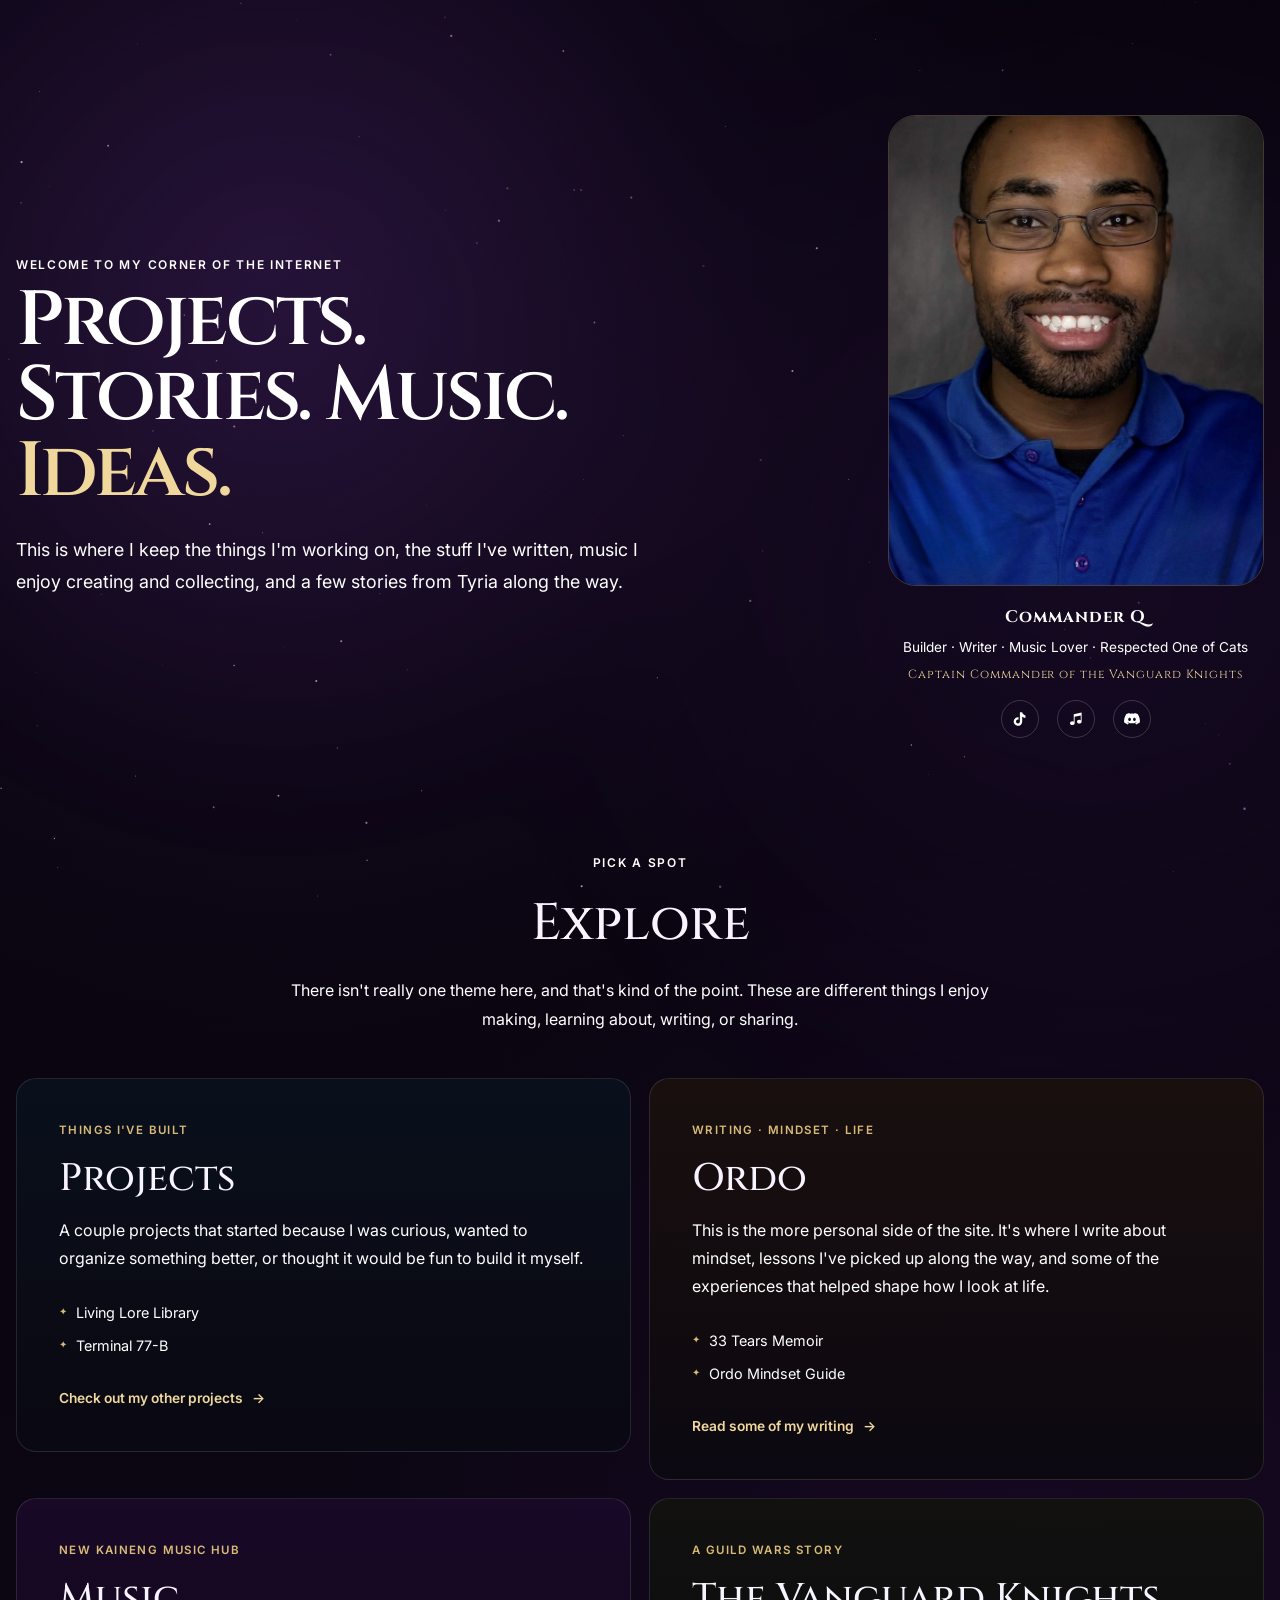
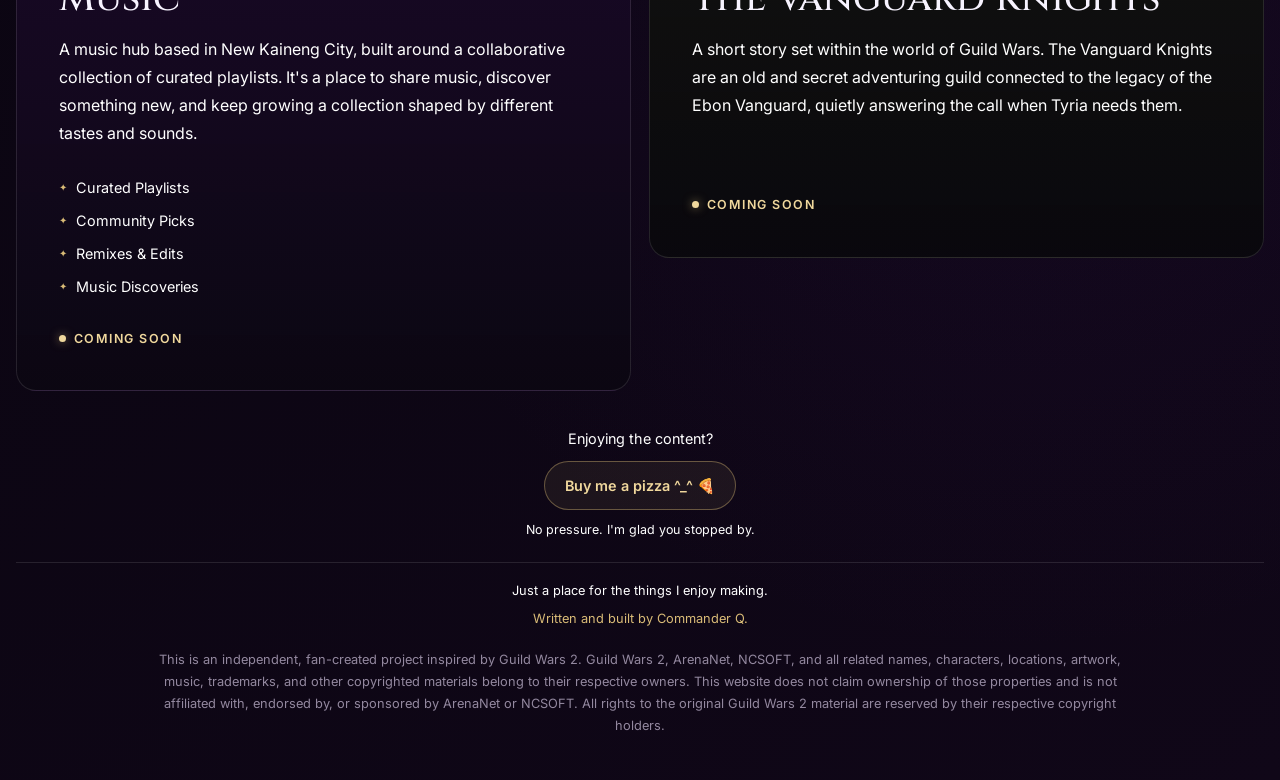
==== commit b983d041: "Update index.html" ====
--- a/index.html
+++ b/index.html
@@ -492,8 +492,10 @@
           <div class="profile-socials">
 
             <a
-              href="#"
-              aria-label="TikTok"
+              href="https://www.tiktok.com/@commandr_q"
+              target="_blank"
+              rel="noopener noreferrer"
+              aria-label="Commander Q on TikTok"
               title="TikTok"
             >
               <svg viewBox="0 0 24 24" aria-hidden="true">
@@ -502,8 +504,10 @@
             </a>
 
             <a
-              href="#"
-              aria-label="Apple Music"
+              href="https://music.apple.com/profile/cmdrq_music"
+              target="_blank"
+              rel="noopener noreferrer"
+              aria-label="Commander Q on Apple Music"
               title="Apple Music"
             >
               <svg viewBox="0 0 24 24" aria-hidden="true">
@@ -512,9 +516,9 @@
             </a>
 
             <a
-              href="#"
-              aria-label="Discord"
-              title="Discord"
+              href="discord://-/users/580454323927121920"
+              aria-label="Commander Q on Discord"
+              title="Discord: commander_q_3"
             >
               <svg viewBox="0 0 24 24" aria-hidden="true">
                 <path d="M19.54 5.34A16.3 16.3 0 0 0 15.44 4l-.5 1.03a15.1 15.1 0 0 0-5.87 0L8.56 4a16.5 16.5 0 0 0-4.1 1.35C1.87 9.2 1.17 12.95 1.52 16.65a16.7 16.7 0 0 0 5.03 2.55l1.23-1.68a10.6 10.6 0 0 1-1.94-.93l.48-.37a11.65 11.65 0 0 0 11.36 0l.48.37a10.6 10.6 0 0 1-1.94.93l1.23 1.68a16.7 16.7 0 0 0 5.03-2.55c.41-4.29-.7-8-2.94-11.31zM8.76 14.55c-1 0-1.82-.92-1.82-2.05 0-1.14.8-2.06 1.82-2.06s1.84.93 1.82 2.06c0 1.13-.8 2.05-1.82 2.05zm6.48 0c-1 0-1.82-.92-1.82-2.05 0-1.14.8-2.06 1.82-2.06s1.84.93 1.82 2.06c0 1.13-.8 2.05-1.82 2.05z"/>
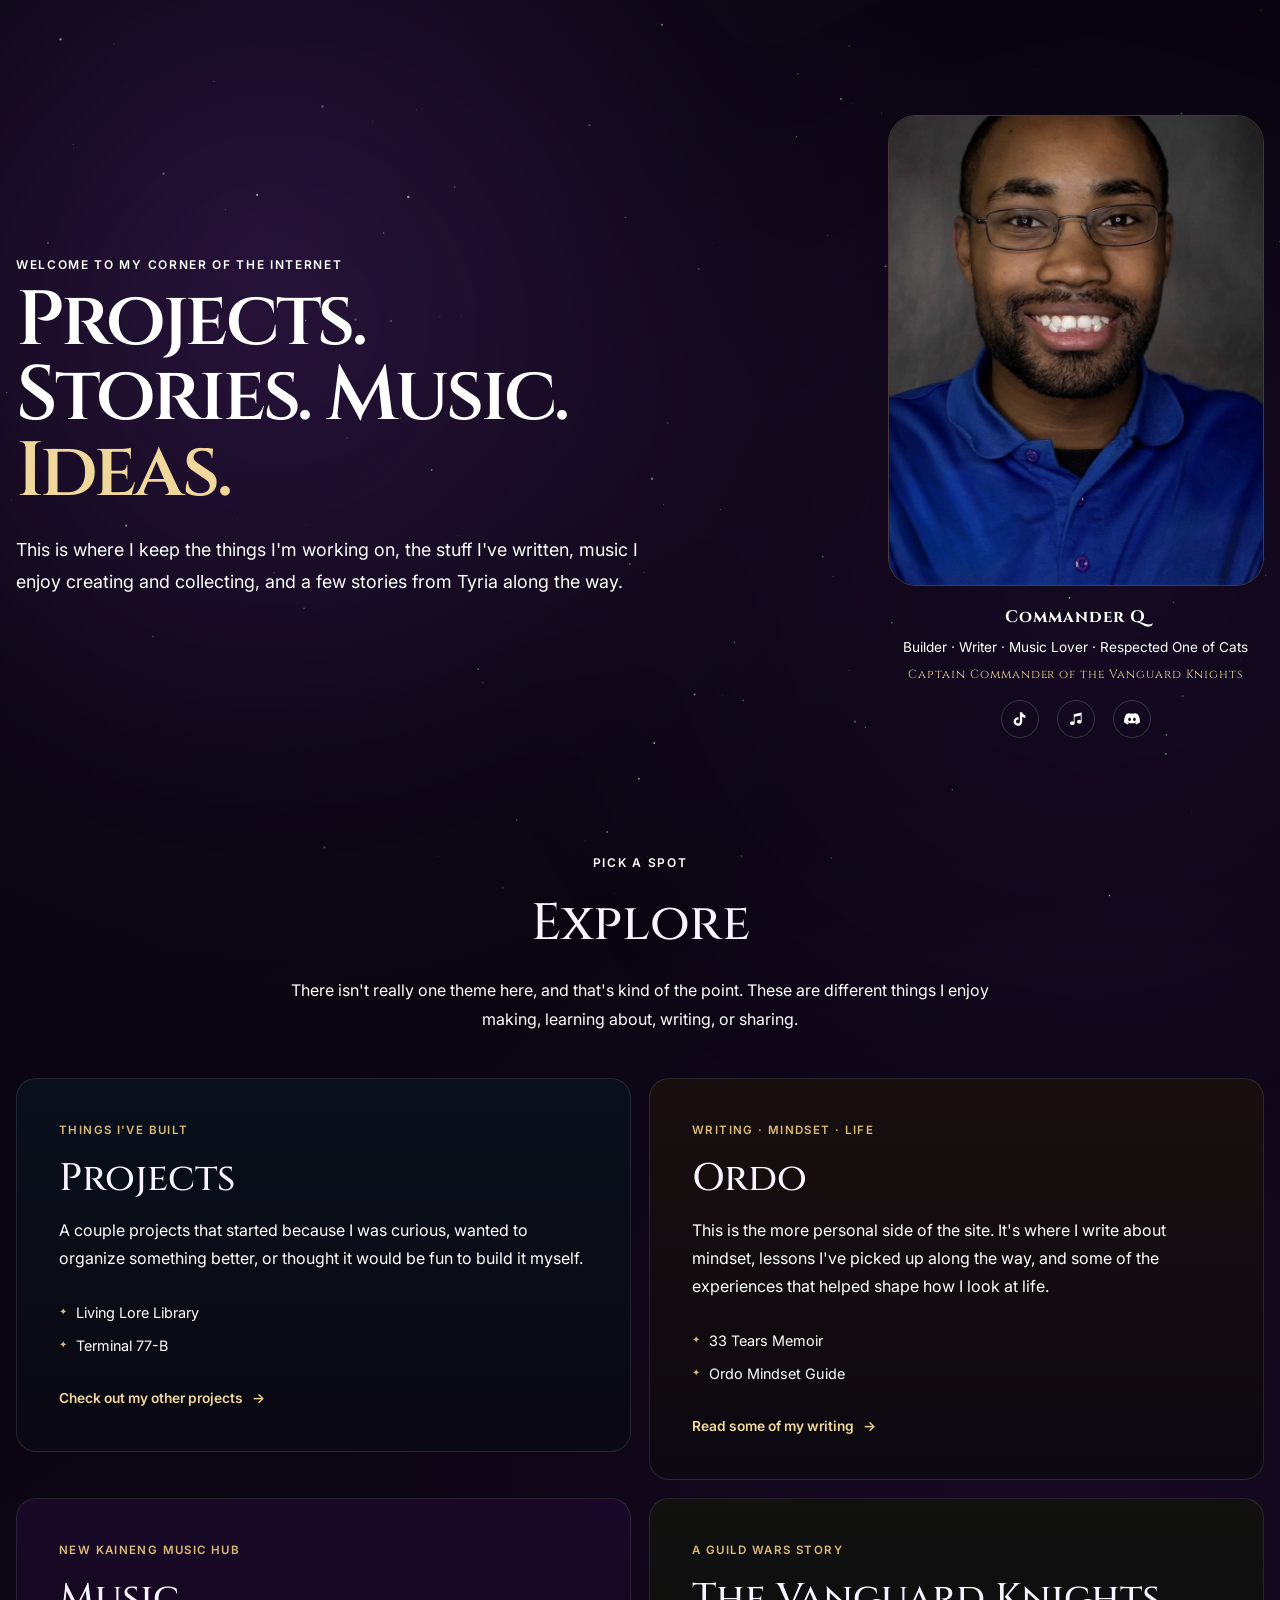
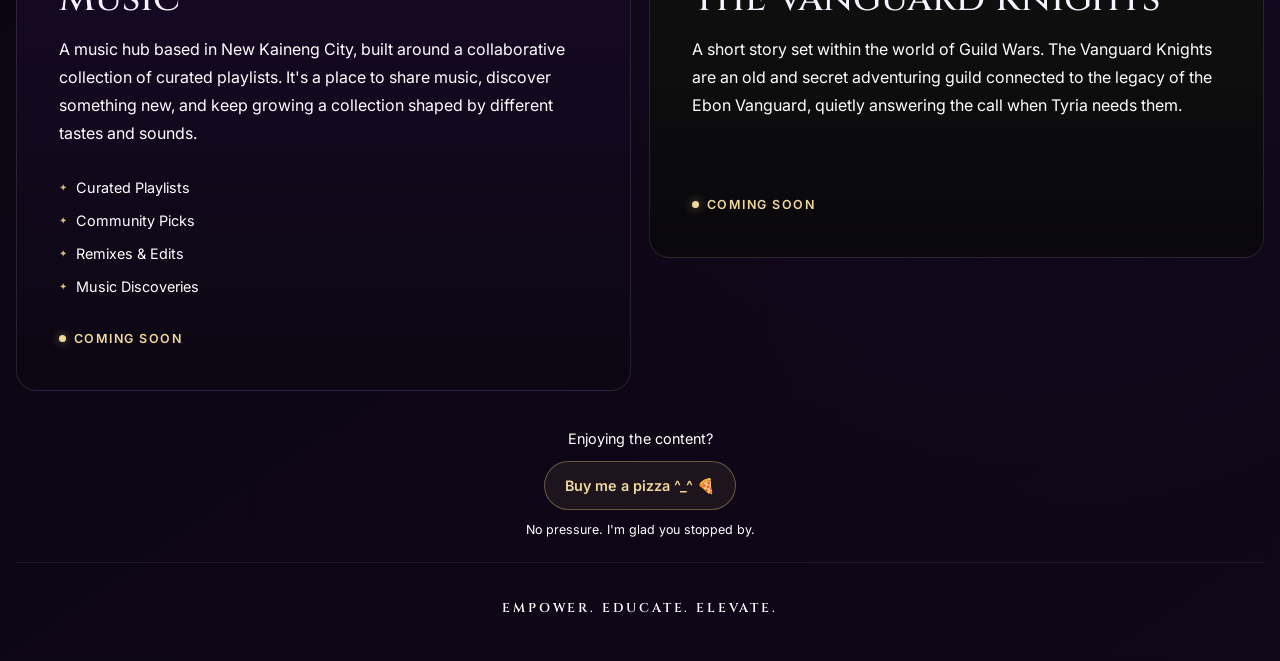
==== commit b330c2c3: "Update index.html" ====
--- a/index.html
+++ b/index.html
@@ -33,8 +33,6 @@
     .archive-list,
     .portrait-caption span,
     .portrait-role,
-    .footer-intro p,
-    .site-credit,
     .support-kicker,
     .support-note {
       color: #ffffff;
@@ -351,15 +349,68 @@
 
     .site-footer {
       margin-top: 0;
-      padding-top: 18px;
-    }
-
-    .footer-intro {
+      padding: 36px 20px 42px;
       text-align: center;
-    }
-
-    .footer-intro p {
-      color: #ffffff;
+      border-top: 1px solid rgba(255, 255, 255, 0.08);
+    }
+
+    .footer-motto {
+      display: inline-block;
+      margin: 0;
+      color: #ffffff;
+      font-family: "Cinzel", serif;
+      font-size: clamp(0.78rem, 1.4vw, 0.95rem);
+      font-weight: 600;
+      letter-spacing: 0.22em;
+      text-transform: uppercase;
+
+      background:
+        linear-gradient(
+          110deg,
+          #ffffff 0%,
+          #ffffff 40%,
+          var(--gold-bright) 47%,
+          #f5dea0 50%,
+          var(--gold-bright) 53%,
+          #ffffff 60%,
+          #ffffff 100%
+        );
+
+      background-size: 300% 100%;
+      background-position: 100% 0;
+
+      -webkit-background-clip: text;
+      background-clip: text;
+      -webkit-text-fill-color: transparent;
+
+      animation: footer-shimmer 3s ease-in-out infinite;
+    }
+
+    @keyframes footer-shimmer {
+
+      0%,
+      62% {
+        background-position: 100% 0;
+      }
+
+      100% {
+        background-position: -100% 0;
+      }
+
+    }
+
+
+    /* REDUCED MOTION */
+
+    @media (prefers-reduced-motion: reduce) {
+
+      .footer-motto {
+        animation: none;
+        background: none;
+        color: #ffffff;
+        -webkit-text-fill-color: #ffffff;
+      }
+
     }
 
 
@@ -418,7 +469,11 @@
       }
 
       .site-footer {
-        padding-top: 14px;
+        padding: 30px 18px 36px;
+      }
+
+      .footer-motto {
+        letter-spacing: 0.14em;
       }
 
     }
@@ -763,29 +818,9 @@
   <!-- FOOTER -->
 
   <footer class="site-footer section-shell">
-
-    <div class="footer-intro">
-
-      <p>
-        Just a place for the things I enjoy making.
-      </p>
-
-      <p class="site-credit">
-        Written and built by Commander Q.
-      </p>
-
-    </div>
-
-    <p class="fan-disclaimer">
-      This is an independent, fan-created project inspired by Guild Wars 2.
-      Guild Wars 2, ArenaNet, NCSOFT, and all related names, characters,
-      locations, artwork, music, trademarks, and other copyrighted materials
-      belong to their respective owners. This website does not claim ownership
-      of those properties and is not affiliated with, endorsed by, or sponsored
-      by ArenaNet or NCSOFT. All rights to the original Guild Wars 2 material
-      are reserved by their respective copyright holders.
+    <p class="footer-motto">
+      Empower. Educate. Elevate.
     </p>
-
   </footer>
 
 
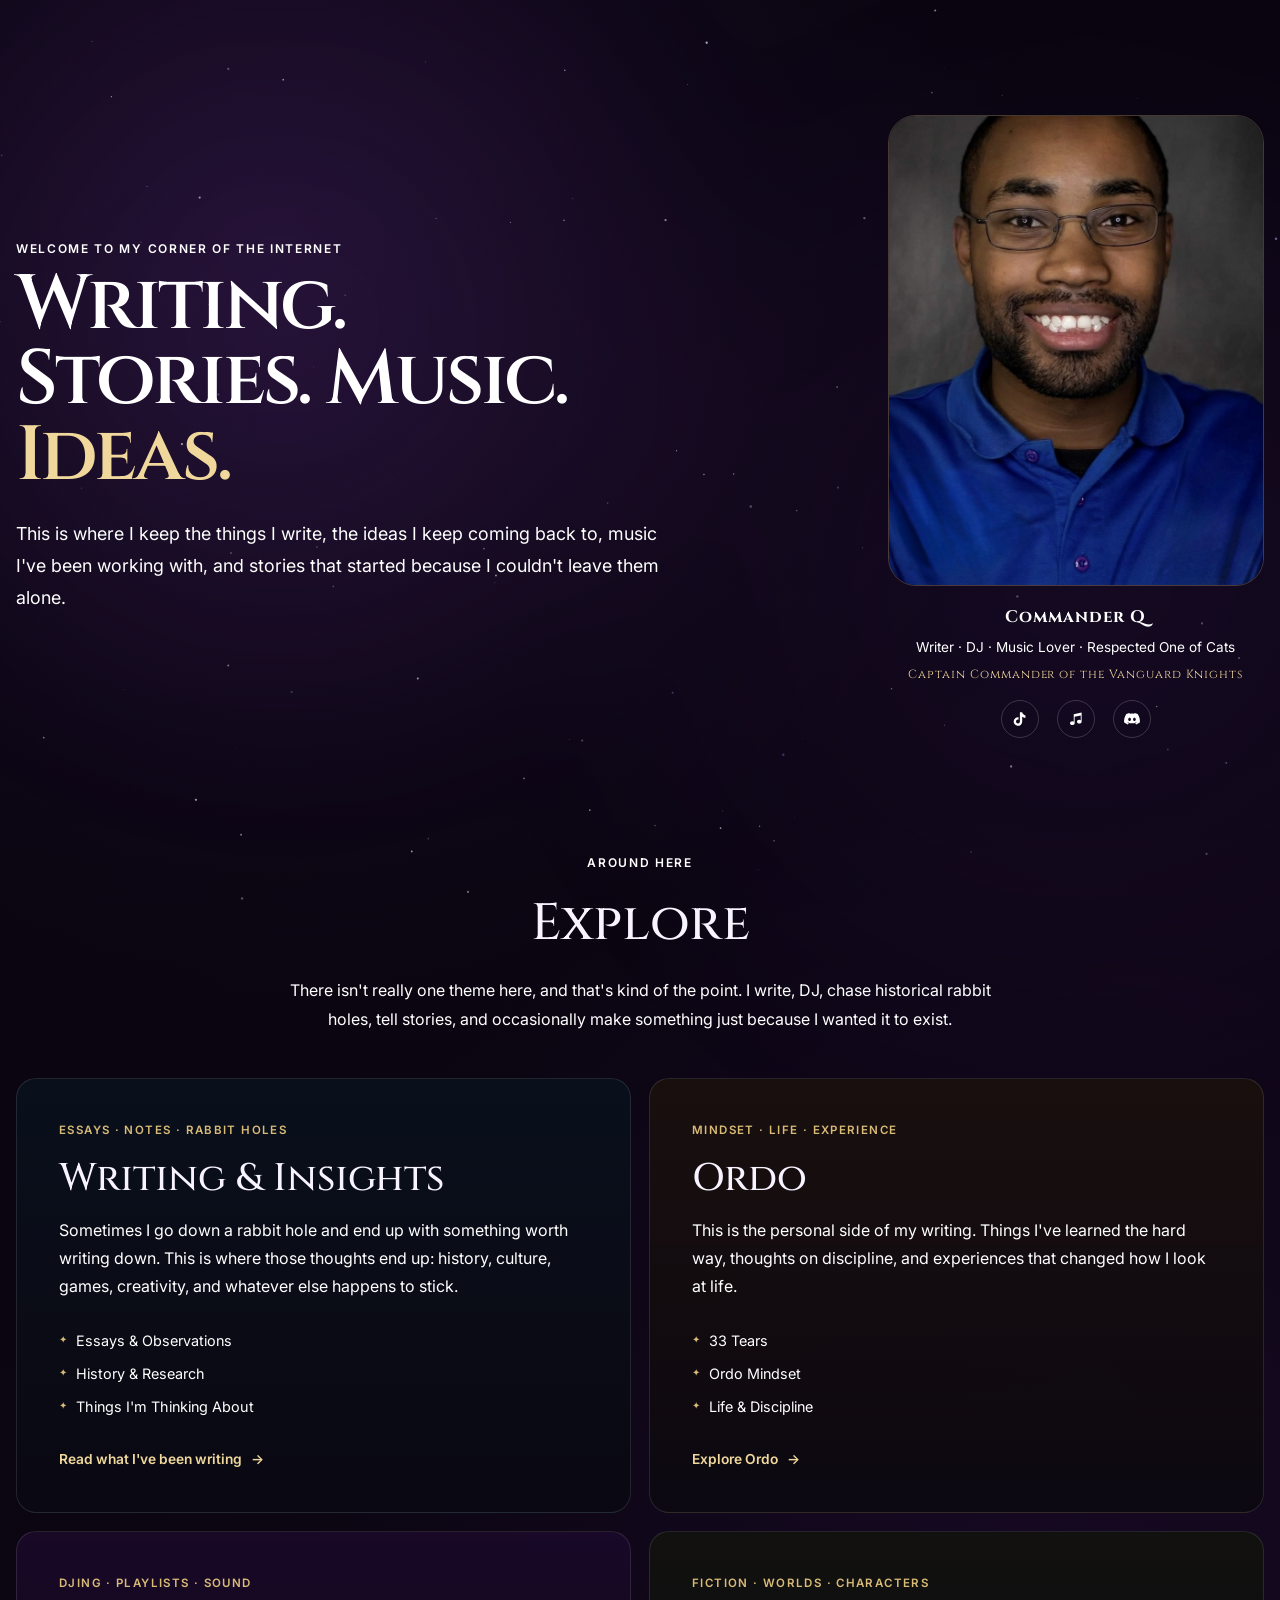
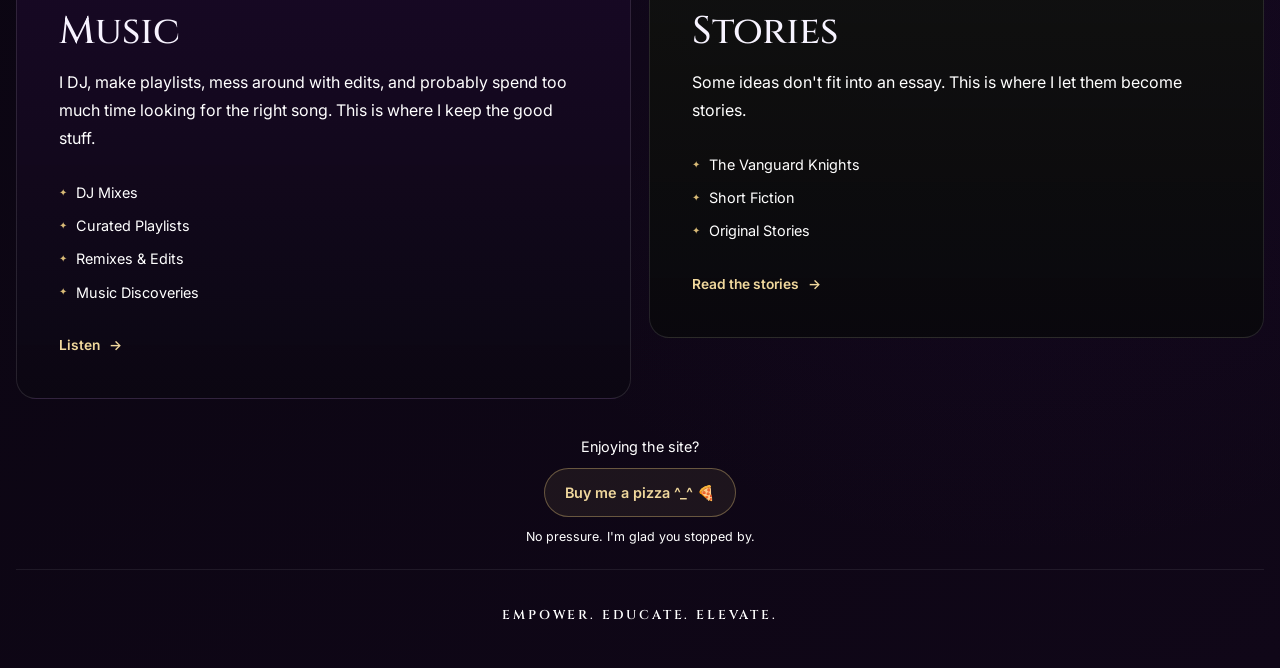
==== commit 97456ab0: "Update index.html" ====
--- a/index.html
+++ b/index.html
@@ -7,10 +7,10 @@
 
   <meta
     name="description"
-    content="Commander Q's personal space for projects, Ordo Mindset, writing, music, remixes, and stories from Tyria."
+    content="Commander Q's personal space for writing, ideas, stories, Ordo Mindset, DJ mixes, music, and creative work."
   />
 
-  <title>Commander Q | Projects, Stories, Music & Ideas</title>
+  <title>Commander Q | Writing, Stories, Music & Ideas</title>
 
   <link rel="preconnect" href="https://fonts.googleapis.com" />
   <link rel="preconnect" href="https://fonts.gstatic.com" crossorigin />
@@ -237,7 +237,7 @@
       font-size: 0.65rem;
     }
 
-    .projects-card {
+    .writing-card {
       background:
         linear-gradient(
           rgba(8, 17, 28, 0.86),
@@ -264,37 +264,13 @@
         var(--panel);
     }
 
-    .vanguard-card {
+    .stories-card {
       background:
         linear-gradient(
           rgba(18, 20, 13, 0.8),
           rgba(9, 8, 13, 0.95)
         ),
         var(--panel);
-    }
-
-
-    /* COMING SOON */
-
-    .coming-soon {
-      display: inline-flex;
-      align-items: center;
-      gap: 8px;
-      margin-top: auto;
-      color: var(--gold-bright);
-      font-size: 0.78rem;
-      font-weight: 600;
-      letter-spacing: 0.12em;
-      text-transform: uppercase;
-    }
-
-    .coming-soon::before {
-      content: "";
-      width: 7px;
-      height: 7px;
-      border-radius: 50%;
-      background: var(--gold-bright);
-      box-shadow: 0 0 10px rgba(217, 187, 119, 0.6);
     }
 
 
@@ -504,16 +480,15 @@
         </p>
 
         <h1>
-          Projects.<br />
+          Writing.<br />
           Stories. Music.<br />
           <span>Ideas.</span>
         </h1>
 
         <p class="hero-text">
-          This is where I keep the things I'm working on,
-          the stuff I've written, music I enjoy creating
-          and collecting, and a few stories from Tyria
-          along the way.
+          This is where I keep the things I write, the ideas I keep
+          coming back to, music I've been working with, and stories
+          that started because I couldn't leave them alone.
         </p>
 
       </div>
@@ -534,7 +509,7 @@
           </strong>
 
           <span>
-            Builder · Writer · Music Lover · Respected One of Cats
+            Writer · DJ · Music Lover · Respected One of Cats
           </span>
 
           <div class="portrait-role">
@@ -597,7 +572,7 @@
     >
 
       <p class="eyebrow">
-        Pick a Spot
+        Around Here
       </p>
 
       <h2>
@@ -606,8 +581,8 @@
 
       <p>
         There isn't really one theme here, and that's kind of the point.
-        These are different things I enjoy making, learning about,
-        writing, or sharing.
+        I write, DJ, chase historical rabbit holes, tell stories,
+        and occasionally make something just because I wanted it to exist.
       </p>
 
     </section>
@@ -621,43 +596,48 @@
     >
 
 
-      <!-- PROJECTS -->
+      <!-- WRITING -->
 
       <a
-        id="projects"
-        class="destination-card archive-card projects-card"
-        href="projects/index.html"
+        id="writing"
+        class="destination-card archive-card writing-card"
+        href="writing/index.html"
       >
 
         <span class="destination-label">
-          Things I've Built
+          Essays · Notes · Rabbit Holes
         </span>
 
         <h2>
-          Projects
+          Writing &amp; Insights
         </h2>
 
         <p>
-          A couple projects that started because I was curious,
-          wanted to organize something better, or thought it would
-          be fun to build it myself.
+          Sometimes I go down a rabbit hole and end up with something
+          worth writing down. This is where those thoughts end up:
+          history, culture, games, creativity, and whatever else
+          happens to stick.
         </p>
 
         <ul
           class="archive-list"
-          aria-label="Projects"
+          aria-label="Writing and insights"
         >
           <li>
-            Living Lore Library
-          </li>
-
-          <li>
-            Terminal 77-B
+            Essays &amp; Observations
+          </li>
+
+          <li>
+            History &amp; Research
+          </li>
+
+          <li>
+            Things I'm Thinking About
           </li>
         </ul>
 
         <span class="destination-link">
-          Check out my other projects
+          Read what I've been writing
           <span aria-hidden="true">→</span>
         </span>
 
@@ -673,7 +653,7 @@
       >
 
         <span class="destination-label">
-          Writing · Mindset · Life
+          Mindset · Life · Experience
         </span>
 
         <h2>
@@ -681,10 +661,9 @@
         </h2>
 
         <p>
-          This is the more personal side of the site.
-          It's where I write about mindset, lessons I've picked
-          up along the way, and some of the experiences that
-          helped shape how I look at life.
+          This is the personal side of my writing. Things I've learned
+          the hard way, thoughts on discipline, and experiences that
+          changed how I look at life.
         </p>
 
         <ul
@@ -692,16 +671,20 @@
           aria-label="Ordo writing"
         >
           <li>
-            33 Tears Memoir
-          </li>
-
-          <li>
-            Ordo Mindset Guide
+            33 Tears
+          </li>
+
+          <li>
+            Ordo Mindset
+          </li>
+
+          <li>
+            Life &amp; Discipline
           </li>
         </ul>
 
         <span class="destination-link">
-          Read some of my writing
+          Explore Ordo
           <span aria-hidden="true">→</span>
         </span>
 
@@ -710,13 +693,14 @@
 
       <!-- MUSIC -->
 
-      <div
+      <a
         id="music"
         class="destination-card archive-card music-card"
+        href="music/index.html"
       >
 
         <span class="destination-label">
-          New Kaineng Music Hub
+          DJing · Playlists · Sound
         </span>
 
         <h2>
@@ -724,10 +708,9 @@
         </h2>
 
         <p>
-          A music hub based in New Kaineng City, built around a
-          collaborative collection of curated playlists. It's a place
-          to share music, discover something new, and keep growing a
-          collection shaped by different tastes and sounds.
+          I DJ, make playlists, mess around with edits,
+          and probably spend too much time looking for the right song.
+          This is where I keep the good stuff.
         </p>
 
         <ul
@@ -735,14 +718,14 @@
           aria-label="Music"
         >
           <li>
+            DJ Mixes
+          </li>
+
+          <li>
             Curated Playlists
           </li>
 
           <li>
-            Community Picks
-          </li>
-
-          <li>
             Remixes &amp; Edits
           </li>
 
@@ -751,40 +734,58 @@
           </li>
         </ul>
 
-        <span class="coming-soon">
-          Coming Soon
+        <span class="destination-link">
+          Listen
+          <span aria-hidden="true">→</span>
         </span>
 
-      </div>
-
-
-      <!-- VANGUARD KNIGHTS -->
-
-      <div
-        id="vanguard"
-        class="destination-card archive-card vanguard-card"
+      </a>
+
+
+      <!-- STORIES -->
+
+      <a
+        id="stories"
+        class="destination-card archive-card stories-card"
+        href="stories/index.html"
       >
 
         <span class="destination-label">
-          A Guild Wars Story
+          Fiction · Worlds · Characters
         </span>
 
         <h2>
-          The Vanguard Knights
+          Stories
         </h2>
 
         <p>
-          A short story set within the world of Guild Wars.
-          The Vanguard Knights are an old and secret adventuring
-          guild connected to the legacy of the Ebon Vanguard,
-          quietly answering the call when Tyria needs them.
+          Some ideas don't fit into an essay.
+          This is where I let them become stories.
         </p>
 
-        <span class="coming-soon">
-          Coming Soon
+        <ul
+          class="archive-list"
+          aria-label="Stories"
+        >
+          <li>
+            The Vanguard Knights
+          </li>
+
+          <li>
+            Short Fiction
+          </li>
+
+          <li>
+            Original Stories
+          </li>
+        </ul>
+
+        <span class="destination-link">
+          Read the stories
+          <span aria-hidden="true">→</span>
         </span>
 
-      </div>
+      </a>
 
 
       <!-- SUPPORT -->
@@ -792,7 +793,7 @@
       <div class="support-section">
 
         <p class="support-kicker">
-          Enjoying the content?
+          Enjoying the site?
         </p>
 
         <a
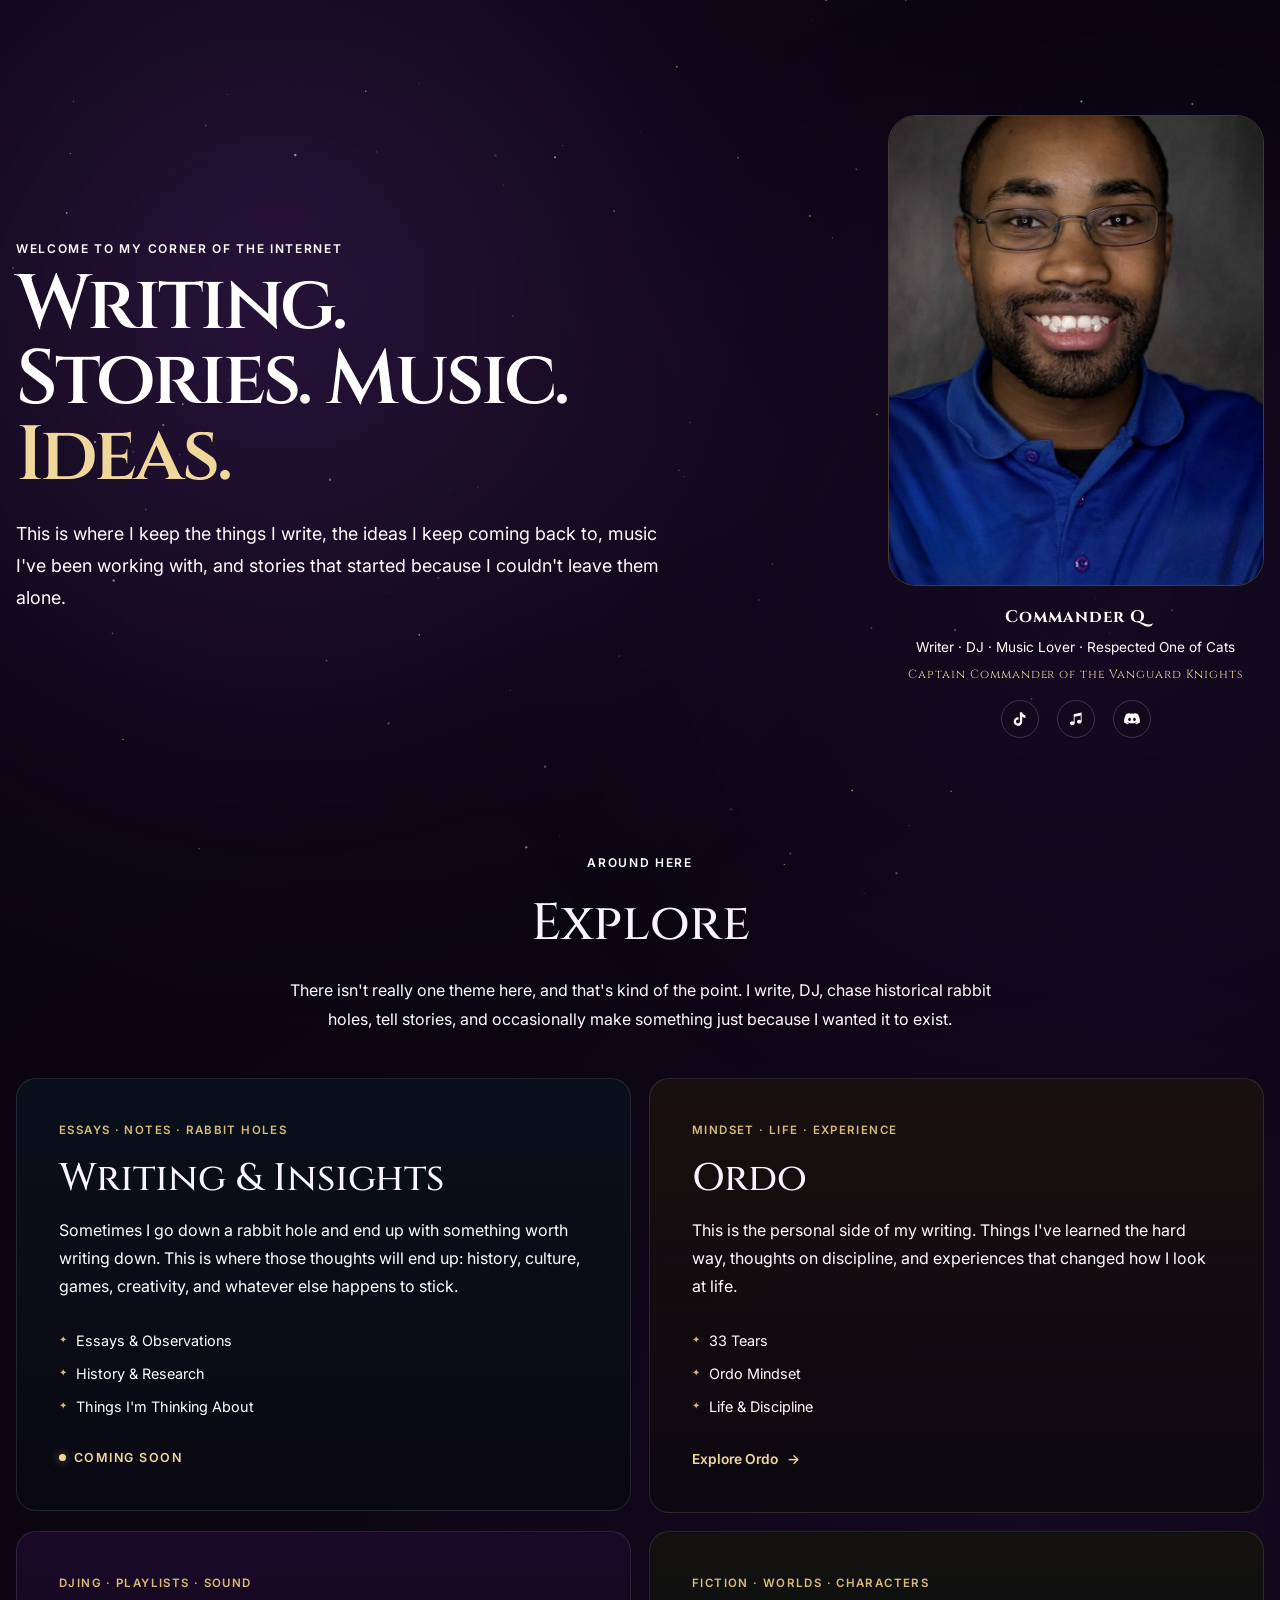
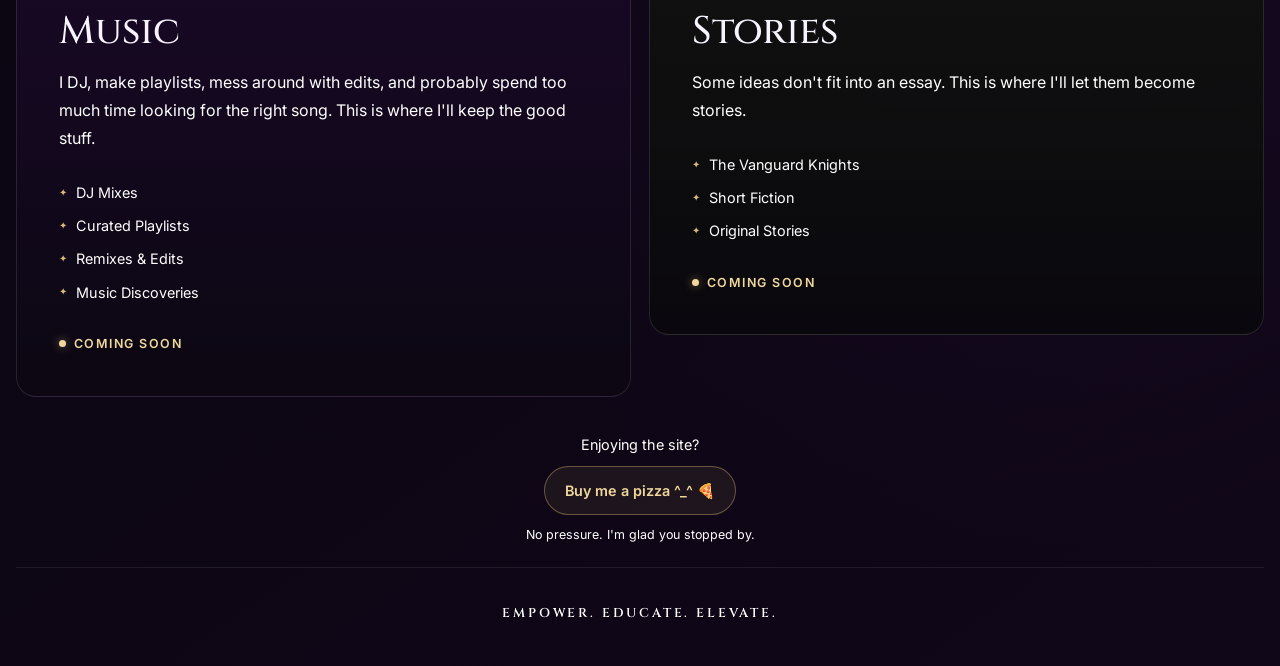
==== commit d8792b02: "Update index.html" ====
--- a/index.html
+++ b/index.html
@@ -271,6 +271,30 @@
           rgba(9, 8, 13, 0.95)
         ),
         var(--panel);
+    }
+
+
+    /* COMING SOON */
+
+    .coming-soon {
+      display: inline-flex;
+      align-items: center;
+      gap: 8px;
+      margin-top: auto;
+      color: var(--gold-bright);
+      font-size: 0.78rem;
+      font-weight: 600;
+      letter-spacing: 0.12em;
+      text-transform: uppercase;
+    }
+
+    .coming-soon::before {
+      content: "";
+      width: 7px;
+      height: 7px;
+      border-radius: 50%;
+      background: var(--gold-bright);
+      box-shadow: 0 0 10px rgba(217, 187, 119, 0.6);
     }
 
 
@@ -598,10 +622,9 @@
 
       <!-- WRITING -->
 
-      <a
+      <div
         id="writing"
         class="destination-card archive-card writing-card"
-        href="writing/index.html"
       >
 
         <span class="destination-label">
@@ -614,7 +637,7 @@
 
         <p>
           Sometimes I go down a rabbit hole and end up with something
-          worth writing down. This is where those thoughts end up:
+          worth writing down. This is where those thoughts will end up:
           history, culture, games, creativity, and whatever else
           happens to stick.
         </p>
@@ -636,12 +659,11 @@
           </li>
         </ul>
 
-        <span class="destination-link">
-          Read what I've been writing
-          <span aria-hidden="true">→</span>
+        <span class="coming-soon">
+          Coming Soon
         </span>
 
-      </a>
+      </div>
 
 
       <!-- ORDO -->
@@ -693,10 +715,9 @@
 
       <!-- MUSIC -->
 
-      <a
+      <div
         id="music"
         class="destination-card archive-card music-card"
-        href="music/index.html"
       >
 
         <span class="destination-label">
@@ -710,7 +731,7 @@
         <p>
           I DJ, make playlists, mess around with edits,
           and probably spend too much time looking for the right song.
-          This is where I keep the good stuff.
+          This is where I'll keep the good stuff.
         </p>
 
         <ul
@@ -734,20 +755,18 @@
           </li>
         </ul>
 
-        <span class="destination-link">
-          Listen
-          <span aria-hidden="true">→</span>
+        <span class="coming-soon">
+          Coming Soon
         </span>
 
-      </a>
+      </div>
 
 
       <!-- STORIES -->
 
-      <a
+      <div
         id="stories"
         class="destination-card archive-card stories-card"
-        href="stories/index.html"
       >
 
         <span class="destination-label">
@@ -760,7 +779,7 @@
 
         <p>
           Some ideas don't fit into an essay.
-          This is where I let them become stories.
+          This is where I'll let them become stories.
         </p>
 
         <ul
@@ -780,12 +799,11 @@
           </li>
         </ul>
 
-        <span class="destination-link">
-          Read the stories
-          <span aria-hidden="true">→</span>
+        <span class="coming-soon">
+          Coming Soon
         </span>
 
-      </a>
+      </div>
 
 
       <!-- SUPPORT -->
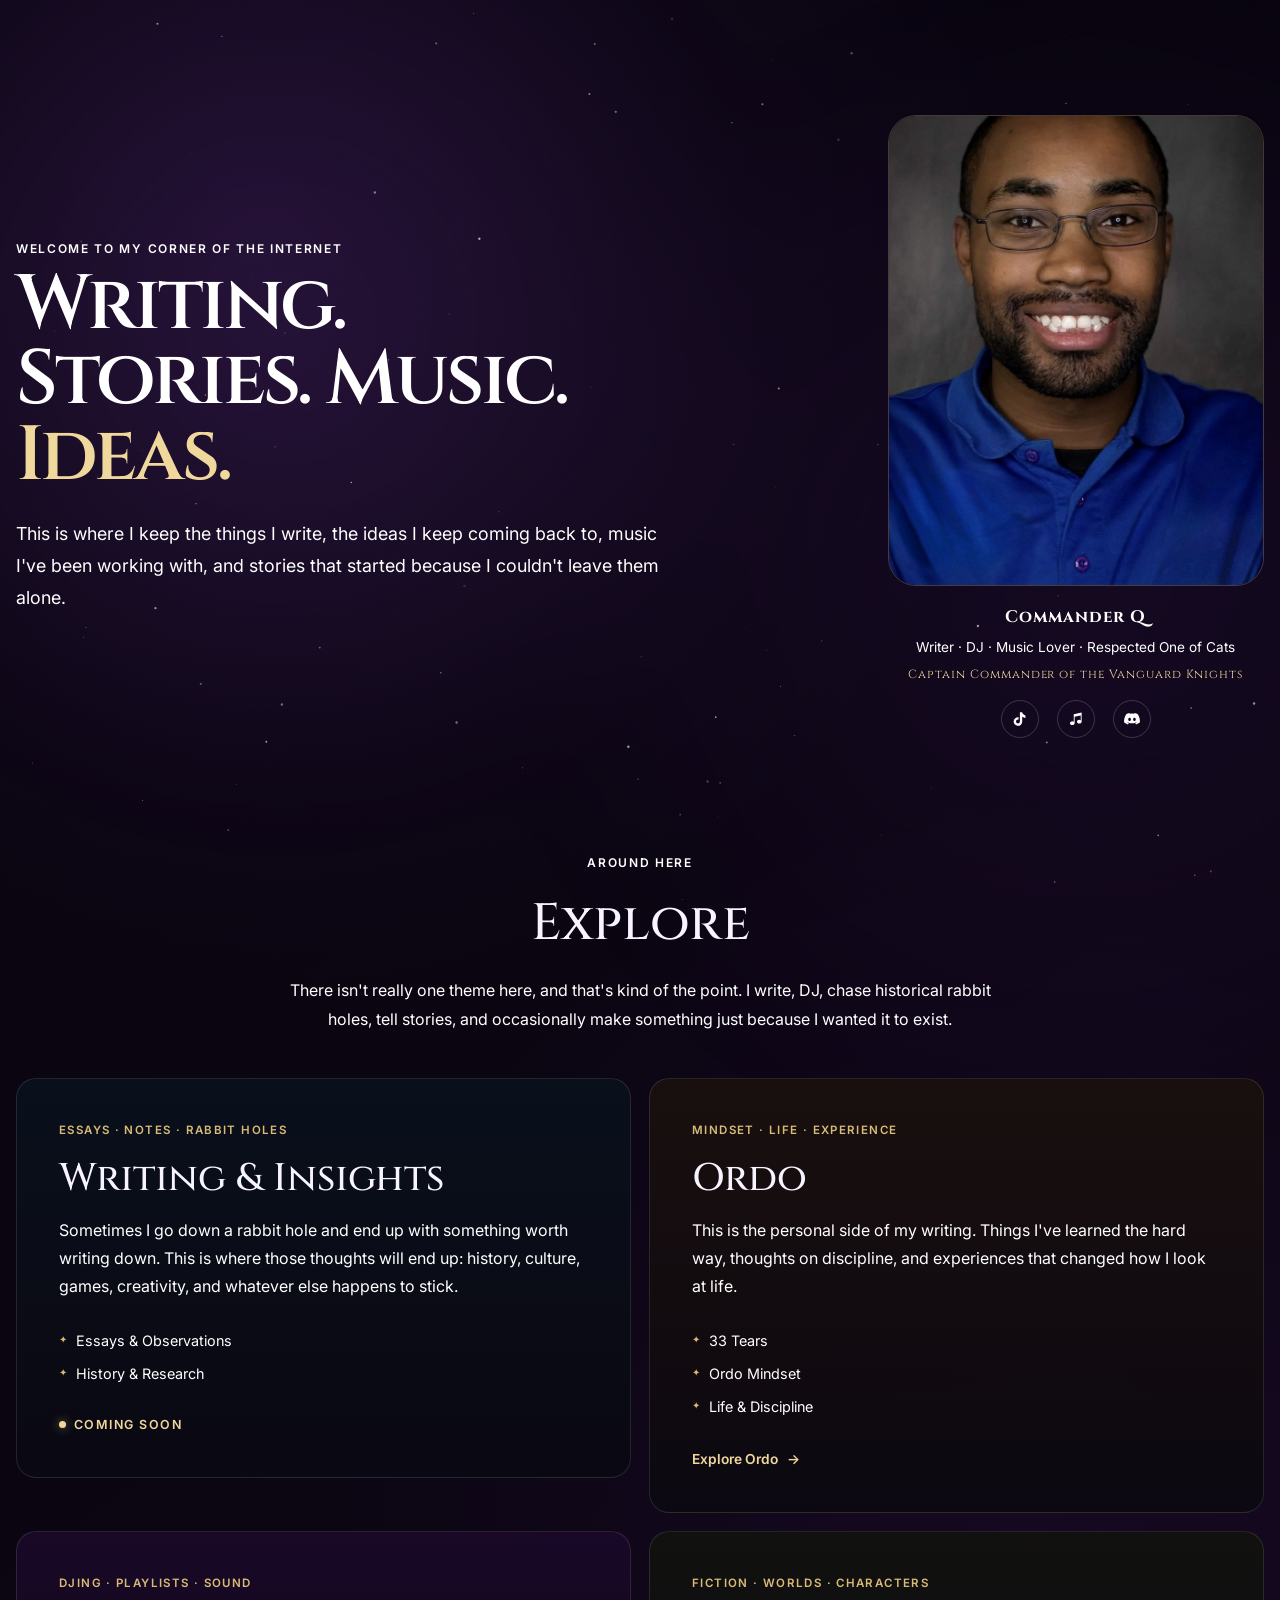
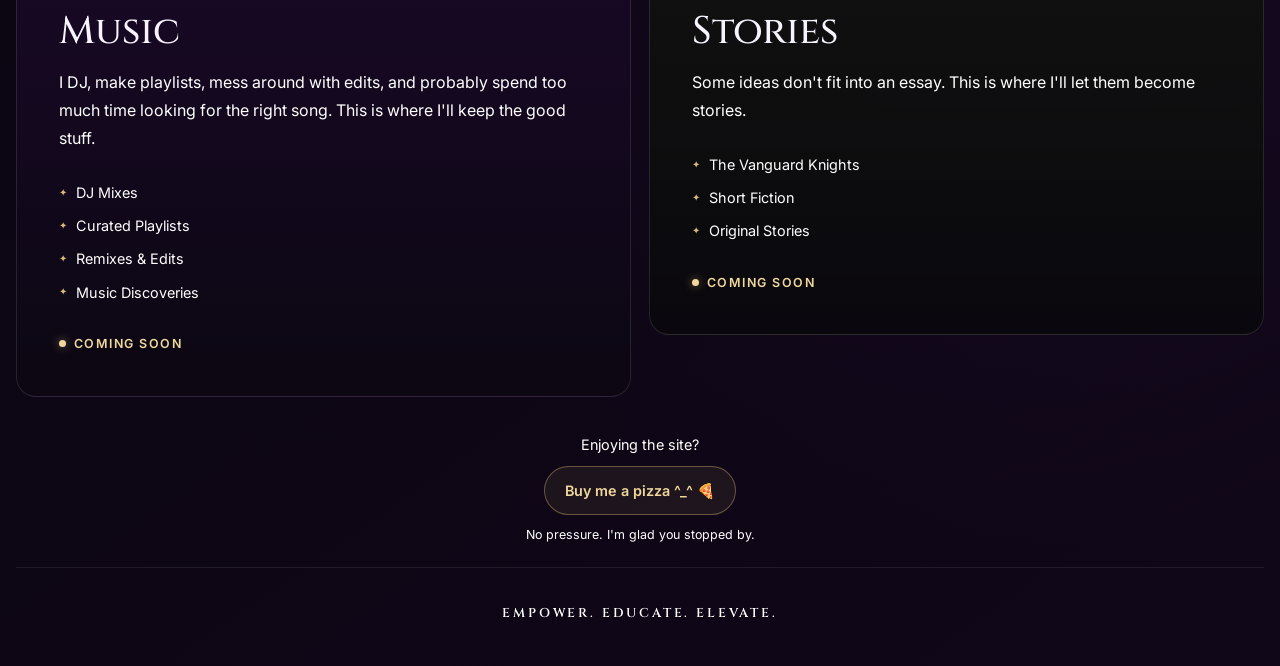
==== commit df52bd56: "Update index.html" ====
--- a/index.html
+++ b/index.html
@@ -654,9 +654,6 @@
             History &amp; Research
           </li>
 
-          <li>
-            Things I'm Thinking About
-          </li>
         </ul>
 
         <span class="coming-soon">
